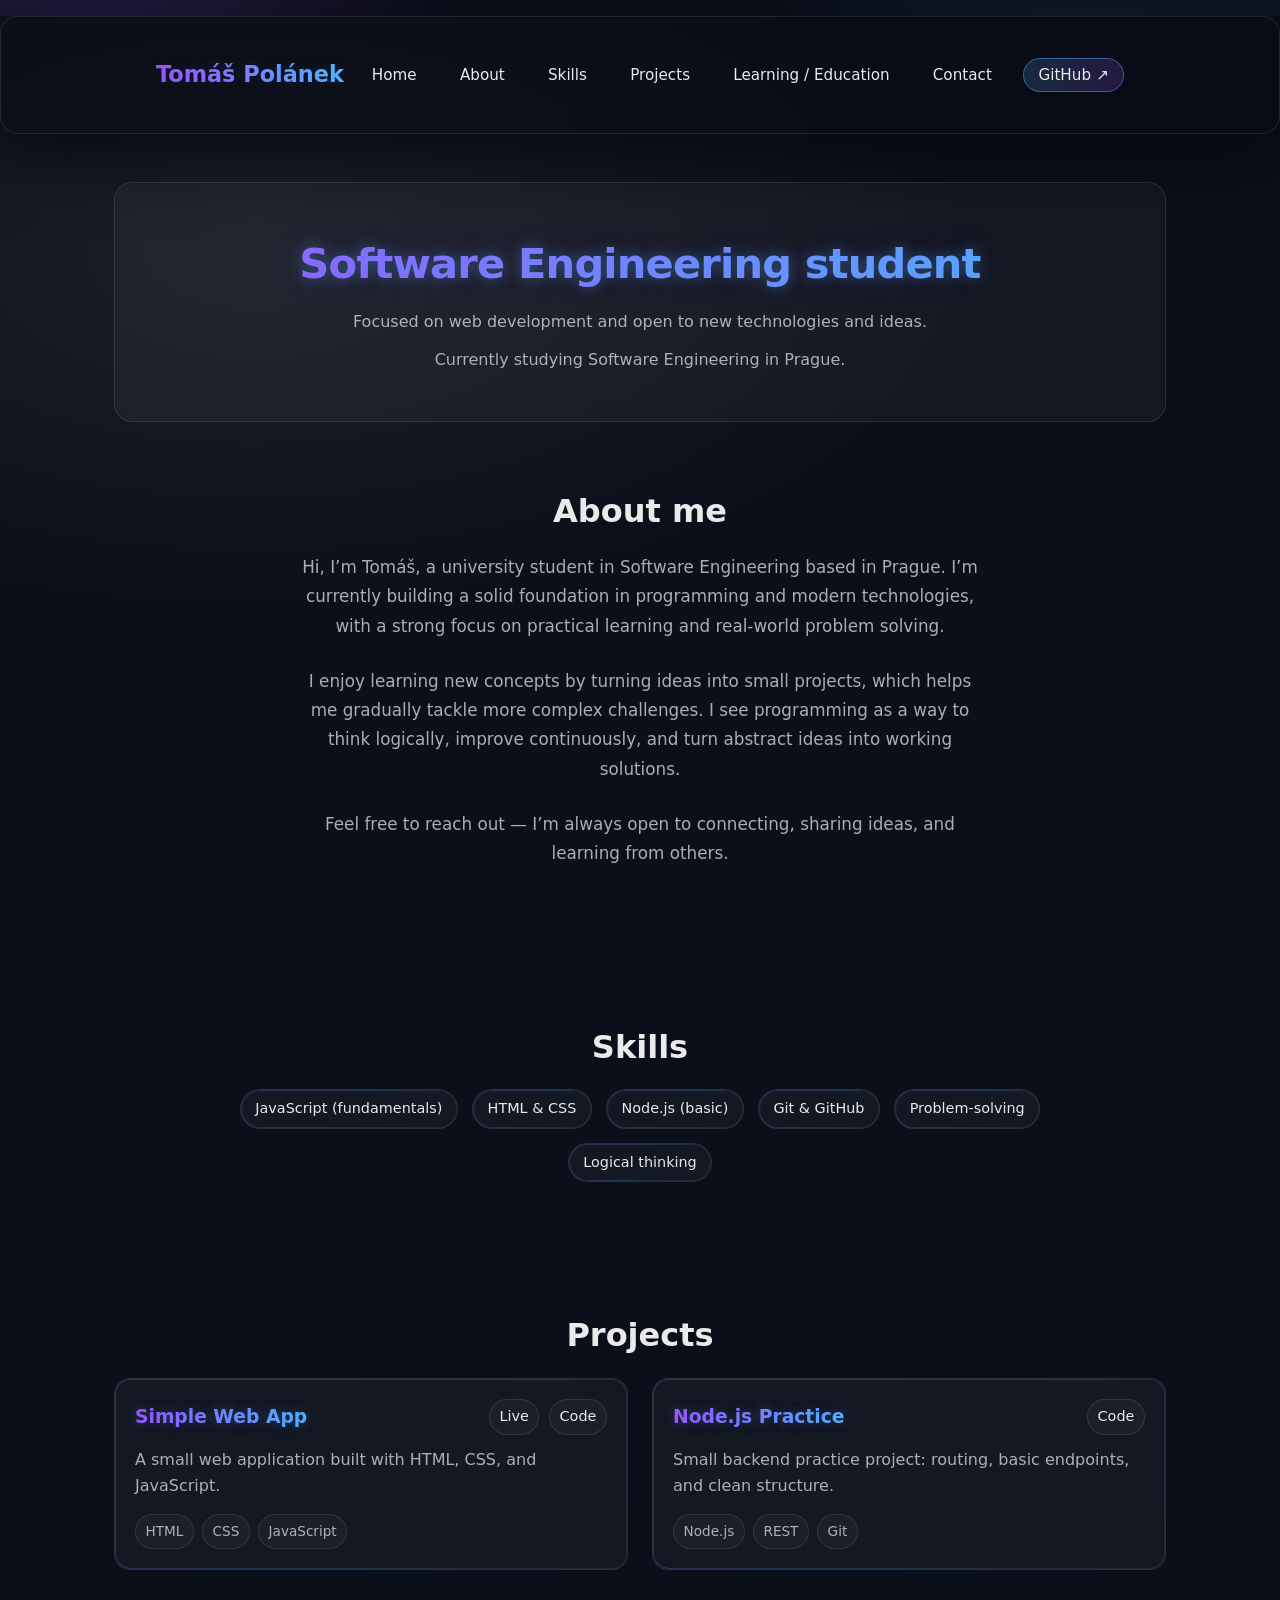
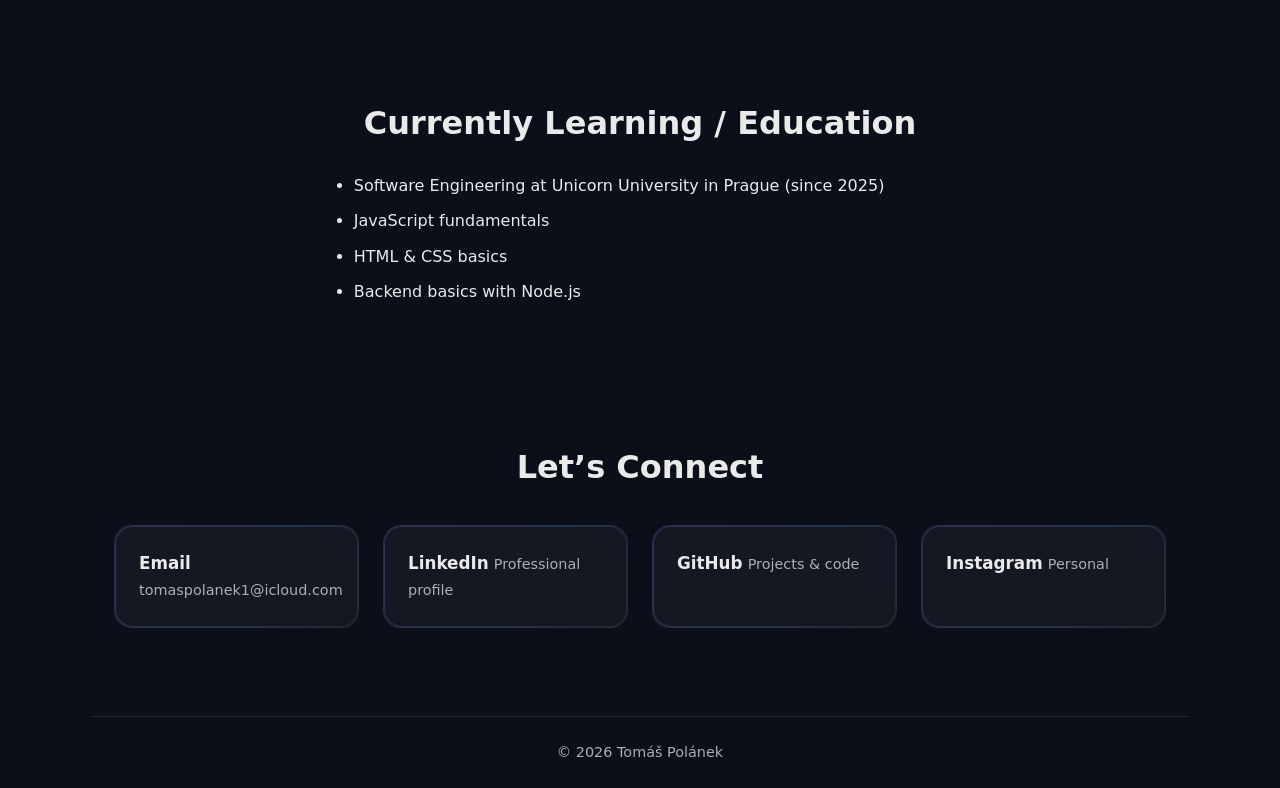
==== index.html @ f498f89a "Rename Index.html to index.html" ====
<!DOCTYPE html>
<html lang="en">
<head>
  <meta charset="UTF-8">
  <meta name="viewport" content="width=device-width, initial-scale=1.0">
  <title>Tomáš Polánek | CV</title>
  <link rel="stylesheet" href="style.css">
</head>

<body>
  <div id="top"></div>

  <header>
    <div class="container header-inner">
      <h1>Tomáš Polánek</h1>

      <nav>
        <ul>
          <li><a href="#top">Home</a></li>
          <li><a href="#about">About</a></li>
          <li><a href="#skills">Skills</a></li>
          <li><a href="#projects">Projects</a></li>
          <li><a href="#learning-education">Learning / Education</a></li>
          <li><a href="#contact">Contact</a></li>
          <li>
          <a href="https://github.com/Tomas-Polanek"
            target="_blank"
            rel="noopener"
            class="github-btn">
            GitHub ↗
          </a>
          </li>
        </ul>
      </nav>
    </div>
  </header>

  <main class="container">

    <section id="hero">
      <h2>Software Engineering student</h2>
      <p>Focused on web development and open to new technologies and ideas.</p>
      <p>Currently studying Software Engineering in Prague.</p>
    </section>

   <section id="about">
  <h2>About me</h2>

  <p>
    Hi, I’m Tomáš, a university student in Software Engineering based in Prague.
    I’m currently building a solid foundation in programming and modern technologies,
    with a strong focus on practical learning and real-world problem solving.
  </p>

  <p>
    I enjoy learning new concepts by turning ideas into small projects, which helps me
    gradually tackle more complex challenges. I see programming as a way to think logically,
    improve continuously, and turn abstract ideas into working solutions.
  </p>

  <p>
    Feel free to reach out — I’m always open to connecting, sharing ideas, and learning from others.
  </p>
</section>

    <section id="skills">
      <h2>Skills</h2>
       <ul>
         <li>JavaScript (fundamentals)</li>
         <li>HTML & CSS</li>
         <li>Node.js (basic)</li>
         <li>Git & GitHub</li>
         <li>Problem-solving</li>
         <li>Logical thinking</li>
         </ul>
    </section>

    <section id="projects">
      <h2>Projects</h2>

      <div class="projects-grid">
        <article class="project-card">
          <div class="project-head">
            <h3>Simple Web App</h3>
            <div class="project-links">
              <a href="#" target="_blank" rel="noopener">Live</a>
              <a href="#" target="_blank" rel="noopener">Code</a>
            </div>
          </div>

          <p>A small web application built with HTML, CSS, and JavaScript.</p>

          <ul class="project-tags">
            <li>HTML</li>
            <li>CSS</li>
            <li>JavaScript</li>
          </ul>
        </article>

        <article class="project-card">
          <div class="project-head">
            <h3>Node.js Practice</h3>
            <div class="project-links">
              <a href="#" target="_blank" rel="noopener">Code</a>
            </div>
          </div>

          <p>Small backend practice project: routing, basic endpoints, and clean structure.</p>

          <ul class="project-tags">
            <li>Node.js</li>
            <li>REST</li>
            <li>Git</li>
          </ul>
        </article>
      </div>
    </section>

    <section id="learning-education">
    <article>

      <h2>Currently Learning / Education</h2>
      <ul>
        <li>Software Engineering at Unicorn University in Prague (since 2025)</li>
        <li>JavaScript fundamentals</li>
        <li>HTML & CSS basics</li>
        <li>Backend basics with Node.js</li>
      </ul>
    </article>
    </section>

    <section id="contact">
  <h2>Let’s Connect</h2>

  <div class="contact-grid">
    <a class="contact-card" href="mailto:tomaspolanek1@icloud.com">
      <span class="contact-title">Email</span>
      <span class="contact-sub">tomaspolanek1@icloud.com</span>
    </a>

    <a class="contact-card" href="https://www.linkedin.com/in/tom%C3%A1%C5%A1-pol%C3%A1nek-48a587348/" target="_blank" rel="noopener">
      <span class="contact-title">LinkedIn</span>
      <span class="contact-sub">Professional profile</span>
    </a>

    <a class="contact-card" href="https://github.com/Tomas-Polanek/" target="_blank" rel="noopener">
      <span class="contact-title">GitHub</span>
      <span class="contact-sub">Projects & code</span>
    </a>

    <a class="contact-card" href="https://www.instagram.com/tomas_polanek/" target="_blank" rel="noopener">
      <span class="contact-title">Instagram</span>
      <span class="contact-sub">Personal</span>
    </a>
  </div>
</section>
  </main>

  <footer class="container">
    <p>© 2026 Tomáš Polánek</p>
  </footer>
  
<script src="script.js"></script>
</body>
</html>
---- style.css ----
/* =========================
   RESET & BASE
========================= */
* 
/* =========================
   RESET & BASE
========================= */
* {
  margin: 0;
  padding: 0;
  box-sizing: border-box;
}

/* zabrání bílé při overscrollu */
html, body {
  width: 100%;
  min-height: 100%;
  background-color: #0b0f1a;
}

/* smooth scroll */
html {
  scroll-behavior: smooth;
}

/* hlavní pozadí */
body {
  min-height: 100vh;
  overflow-x: hidden;
  background: radial-gradient(
    1200px 600px at 20% 10%,
    #1b1f2a 0%,
    #0b0f1a 60%
  );
}

/* =========================
   THEME
========================= */
:root{
  --text: #eaeaea;
  --muted: rgba(234,234,234,0.72);
  --card: rgba(255,255,255,0.04);
  --border: rgba(255,255,255,0.10);
  --shadow: 0 22px 70px rgba(0,0,0,0.55);
  --accent: linear-gradient(90deg, #a050ff, #50b4ff);
  --accent-a: rgba(160,80,255,0.55);
  --accent-b: rgba(80,180,255,0.35);
}

body {
  font-family: system-ui, -apple-system, BlinkMacSystemFont, "Segoe UI", sans-serif;
  line-height: 1.6;
  color: var(--text);
  background: radial-gradient(1200px 600px at 20% 10%, #1b1f2a 0%, #0b0f1a 60%);
}

/* =========================
   STARFIELD / GALAXY BACKGROUND
========================= */
body{
  position: relative;
  overflow-x: hidden;
}

/* stars layer */
body::before{
  content:"";
  position: fixed;
  inset: 0;
  pointer-events: none;
  z-index: -2;

  background:
    radial-gradient(1px 1px at 10% 20%, rgba(255,255,255,0.9) 99%, transparent 100%),
    radial-gradient(1px 1px at 30% 80%, rgba(255,255,255,0.7) 99%, transparent 100%),
    radial-gradient(1px 1px at 70% 30%, rgba(255,255,255,0.8) 99%, transparent 100%),
    radial-gradient(1px 1px at 90% 60%, rgba(255,255,255,0.6) 99%, transparent 100%),
    radial-gradient(2px 2px at 40% 40%, rgba(255,255,255,0.55) 99%, transparent 100%),
    radial-gradient(2px 2px at 80% 10%, rgba(255,255,255,0.45) 99%, transparent 100%);

  background-size:
    700px 700px,
    900px 900px,
    800px 800px,
    1100px 1100px,
    1200px 1200px,
    1400px 1400px;

  opacity: 0.45;
}

/* galaxy / nebula glow */
body::after{
  content:"";
  position: fixed;
  inset: -20%;
  pointer-events: none;
  z-index: -1;

  background:
    radial-gradient(600px 320px at 20% 15%, rgba(160,80,255,0.18), transparent 60%),
    radial-gradient(700px 380px at 75% 25%, rgba(80,180,255,0.16), transparent 60%),
    radial-gradient(900px 520px at 55% 80%, rgba(255,255,255,0.05), transparent 65%);

  filter: blur(18px);
  opacity: 0.9;
}

/* =========================
   CONTAINER
========================= */
.container{
  max-width: 1100px;
  margin: 0 auto;
  padding: 1.5rem;
}
/* =========================
   LAYOUT
========================= */

main {
  padding-top: 3rem;
}
section > h2 {
  text-align: center;
}

/* =========================
   HEADER & NAV
========================= */
header{
  position: sticky;
  top: 0;
  z-index: 10;

  display: flex;
  justify-content: space-between;
  align-items: center;

  background: rgba(10,12,20,0.55);
  border: 1px solid var(--border);
  border-radius: 18px;
  backdrop-filter: blur(10px);
  box-shadow: var(--shadow);

  padding: 1rem 1.25rem;
  margin-top: 1rem;
}

header h1{
  font-size: 1.4rem;
  font-weight: 600;
  background: var(--accent);
  -webkit-background-clip: text;
  background-clip: text;
  color: transparent;
  text-shadow: 0 0 18px rgba(80,180,255,0.12);
}
.header-inner{
  display: flex;
  justify-content: space-between;
  align-items: center;
  gap: 1rem;
}

nav ul{
  list-style: none;
  display: flex;
  gap: 1.2rem;
}

nav a,
nav a:visited{
  text-decoration: none;
  color: var(--text);
  font-size: 0.95rem;
  font-weight: 500;
  padding: 0.45rem 0.75rem;
  border-radius: 999px;
}

nav a:hover{
  background: rgba(255,255,255,0.08);
}

nav a:focus{
  outline: 2px solid rgba(255,255,255,0.6);
  outline-offset: 4px;
}
nav a {
  position: relative;
}

nav a::after {
  content: "";
  position: absolute;
  left: 50%;
  bottom: -6px;
  width: 0;
  height: 2px;
  background: var(--accent);
  border-radius: 999px;
  transition: width 0.25s ease, left 0.25s ease;
}

nav a:hover::after {
  width: 70%;
  left: 15%;
}
.github-btn{
  border: 1px solid rgba(80,180,255,0.45);
  padding: 0.45rem 0.9rem;
  border-radius: 999px;

  background: linear-gradient(
    90deg,
    rgba(80,180,255,0.18),
    rgba(160,80,255,0.18)
  );

  color: var(--text);
  position: relative;
  overflow: hidden;

  transition:
    background 0.2s ease,
    box-shadow 0.2s ease,
    transform 0.15s ease;
}

.github-btn:hover{
  background: linear-gradient(
    90deg,
    rgba(80,180,255,0.35),
    rgba(160,80,255,0.35)
  );

  box-shadow: 0 0 22px rgba(80,180,255,0.35);
  transform: translateY(-1px);
}

.github-btn::after{
  content: "";
  position: absolute;
  inset: 0;
  border-radius: 999px;
  background: radial-gradient(120px 40px at 30% 50%, var(--accent-a), transparent 70%),
              radial-gradient(120px 40px at 70% 50%, var(--accent-b), transparent 70%);
  opacity: 0.0;
  transition: opacity 0.2s ease;
  pointer-events: none;
}

.github-btn:hover::after{
  opacity: 1;
}

/* =========================
   SECTIONS
========================= */
section{
  scroll-margin-top: 110px;
  padding: 4rem 0;
  background: transparent;
  opacity: 1;
  transform: none;
}

section h2{
  margin-bottom: 1rem;
}

#about p{
  max-width: 70ch;
  color: var(--muted);
}
section h2{
  font-size: 2rem;      /* stejná velikost jako Let's Connect */
  font-weight: 700;
  text-align: center;
}
#about{
  text-align: center;
}

#about p{
  max-width: 65ch;
  margin: 0 auto 1.6rem auto; /* mezery mezi odstavci */
  font-size: 1.05rem;        /* lehce větší text */
  line-height: 1.75;         /* VELMI důležité */
  color: var(--muted);
}
/* =========================
   HERO
========================= */
#hero{
  padding: 3rem 2rem;
  margin-top: 1.5rem;

  background: var(--card);
  border: 1px solid var(--border);
  border-radius: 18px;
  backdrop-filter: blur(10px);

  text-align: center;
}

#hero h2{
  font-size: 2.6rem;
  font-weight: 700;
  letter-spacing: -0.02em;
  margin-bottom: 0.75rem;

  /* stejný gradient jako jméno */
  background: var(--accent);
  -webkit-background-clip: text;
  background-clip: text;
  color: transparent;

  /* jemný glow */
  text-shadow:
    0 0 14px rgba(80,180,255,0.35),
    0 0 32px rgba(160,80,255,0.18);
}

#hero p{
  max-width: 60ch;
  margin: 0.75rem auto 0;
  color: var(--muted);
}

/* =========================
   SKILLS
========================= */
#skills{
  text-align: center;
}

#skills ul{
  list-style: none;
  display: flex;
  flex-wrap: wrap;
  justify-content: center;   
  gap: 0.9rem;
  max-width: 900px;          
  margin: 0 auto;            
}
#skills li{
  position: relative;
  overflow: hidden;

  border-radius: 999px;
  padding: 0.45rem 0.9rem;

  background: var(--card);
  border: 1px solid var(--border);
  backdrop-filter: blur(10px);

  color: var(--text);
  font-size: 0.9rem;

  transition: transform 0.15s ease;
}
#skills li::before{
  content: "";
  position: absolute;
  inset: 0;
  padding: 1px;
  border-radius: 999px;

  background: linear-gradient(
    135deg,
    var(--accent-a),
    var(--accent-b),
    rgba(255,255,255,0.10)
  );

  -webkit-mask: linear-gradient(#000 0 0) content-box,
                linear-gradient(#000 0 0);
  mask: linear-gradient(#000 0 0) content-box,
        linear-gradient(#000 0 0);

  -webkit-mask-composite: xor;
  mask-composite: exclude;

  opacity: 0.55;
  pointer-events: none;
}

#skills li:hover{
  transform: translateY(-1px);
}

/* =========================
   PROJECTS
========================= */
#projects .projects-grid{
  display: grid;
  grid-template-columns: repeat(auto-fit, minmax(260px, 1fr));
  gap: 1.5rem;
}

.project-card{
  position: relative;
  overflow: hidden;

  border: 1px solid var(--border);
  padding: 1.25rem;
  border-radius: 16px;
  background: var(--card);
  backdrop-filter: blur(10px);

  transition: transform 0.15s ease, box-shadow 0.15s ease;
}

/* subtle gradient border glow */
.project-card::before{
  content: "";
  position: absolute;
  inset: 0;
  padding: 1px;
  border-radius: 16px;
  background: linear-gradient(135deg, var(--accent-a), var(--accent-b), rgba(255,255,255,0.10));
 -webkit-mask: linear-gradient(#000 0 0) content-box, linear-gradient(#000 0 0);
  mask: linear-gradient(#000 0 0) content-box, linear-gradient(#000 0 0);
 -webkit-mask-composite: xor;
  mask-composite: exclude;
  opacity: 0.6;
  pointer-events: none;
}

/* keep the glow visible all the time; slightly stronger on hover */
.project-card:hover::before{
  opacity: 0.8;
}

.project-card:hover{
  transform: translateY(-2px);
  box-shadow: var(--shadow);
}

.project-head{
  display: flex;
  align-items: center;
  justify-content: space-between;
  gap: 1rem;
  margin-bottom: 0.75rem;
}

.project-card h3{
  font-weight: 700;
  margin: 0;

  /* accent color like header name */
  background: var(--accent);
  -webkit-background-clip: text;
  background-clip: text;
  color: transparent;

  text-shadow:
    0 0 12px rgba(80,180,255,0.28),
    0 0 26px rgba(160,80,255,0.14);
}

.project-card p{
  color: var(--muted);
  margin-top: 0.25rem;
}

.project-links{
  display: flex;
  gap: 0.6rem;
}

.project-links a,
.project-links a:visited{
  text-decoration: none;
  color: var(--text);
  font-size: 0.9rem;
  padding: 0.35rem 0.6rem;
  border-radius: 999px;
  border: 1px solid var(--border);
  background: rgba(255,255,255,0.03);
}

.project-links a:hover{
  background: rgba(255,255,255,0.08);
}

.project-tags{
  list-style: none;
  display: flex;
  flex-wrap: wrap;
  gap: 0.5rem;
  margin-top: 1rem;
  padding: 0;
}

.project-tags li{
  border: 1px solid var(--border);
  padding: 0.35rem 0.6rem;
  border-radius: 999px;
  background: rgba(255,255,255,0.03);
  color: var(--muted);
  font-size: 0.85rem;
}

/* =========================
   CONTACT
========================= */
#contact h2{
  font-size: 2rem;
  margin-bottom: 2rem;
}

.contact-grid{
  display: grid;
  grid-template-columns: repeat(auto-fit, minmax(240px, 1fr));
  gap: 1.5rem;
}

.contact-card{
  position: relative;
  overflow: hidden;
  padding: 1.5rem;
  border-radius: 18px;

  text-decoration: none;
  color: var(--text);

  background: var(--card);
  border: 1px solid var(--border);
  backdrop-filter: blur(10px);

  transition: transform 0.2s ease, box-shadow 0.2s ease, background 0.2s ease;
}

/* subtle gradient border glow (always on) */
.contact-card::before{
  content: "";
  position: absolute;
  inset: 0;
  padding: 1px;
  border-radius: 18px;
  background: linear-gradient(135deg, var(--accent-a), var(--accent-b), rgba(255,255,255,0.10));
  -webkit-mask: linear-gradient(#000 0 0) content-box, linear-gradient(#000 0 0);
  mask: linear-gradient(#000 0 0) content-box, linear-gradient(#000 0 0);
  -webkit-mask-composite: xor;
  mask-composite: exclude;
  opacity: 0.6;
  pointer-events: none;
}

.contact-card:hover::before{
  opacity: 0.8;
}

.contact-title{
  font-size: 1.05rem;
  font-weight: 600;
}

.contact-sub{
  font-size: 0.9rem;
  color: var(--muted);
}

.contact-card:hover{
  transform: translateY(-4px);
  background: rgba(255,255,255,0.07);
  box-shadow: var(--shadow);
}
/* Learning / Education – title center, list left */
#learning-education h2{
  text-align: center;
}

#learning-education ul{
  max-width: 60ch;     /* šířka textového bloku */
  margin: 1.5rem auto 0; /* vystředí celý blok */
  padding-left: 1.2rem;  /* prostor pro odrážky */
  text-align: left;      /* text normálně zleva */
}

#learning-education li{
  margin: 0.6rem 0;
  color: var(--text);
}

/* =========================
   FOOTER
========================= */
footer{
  border-top: 1px solid rgba(255,255,255,0.10);
  margin-top: 4rem;
  padding: 2rem 0;
  font-size: 0.9rem;
  color: var(--muted);
  text-align: center;
}

/* =========================
   RESPONSIVE
========================= */
@media (max-width: 768px){
  header{
    flex-direction: column;
    align-items: flex-start;
    gap: 1rem;
  }

  nav ul{
    flex-wrap: wrap;
    gap: 0.75rem;
  }

  section{
    padding: 3rem 0;
  }

  #hero h2{
    font-size: 2rem;
  }
  .container {
    padding: 1rem;
  }
  #hero {
    padding: 2rem 1rem;
  }
  #skills ul,
  .projects-grid,
  .contact-grid {
    gap: 1rem;
  }
}
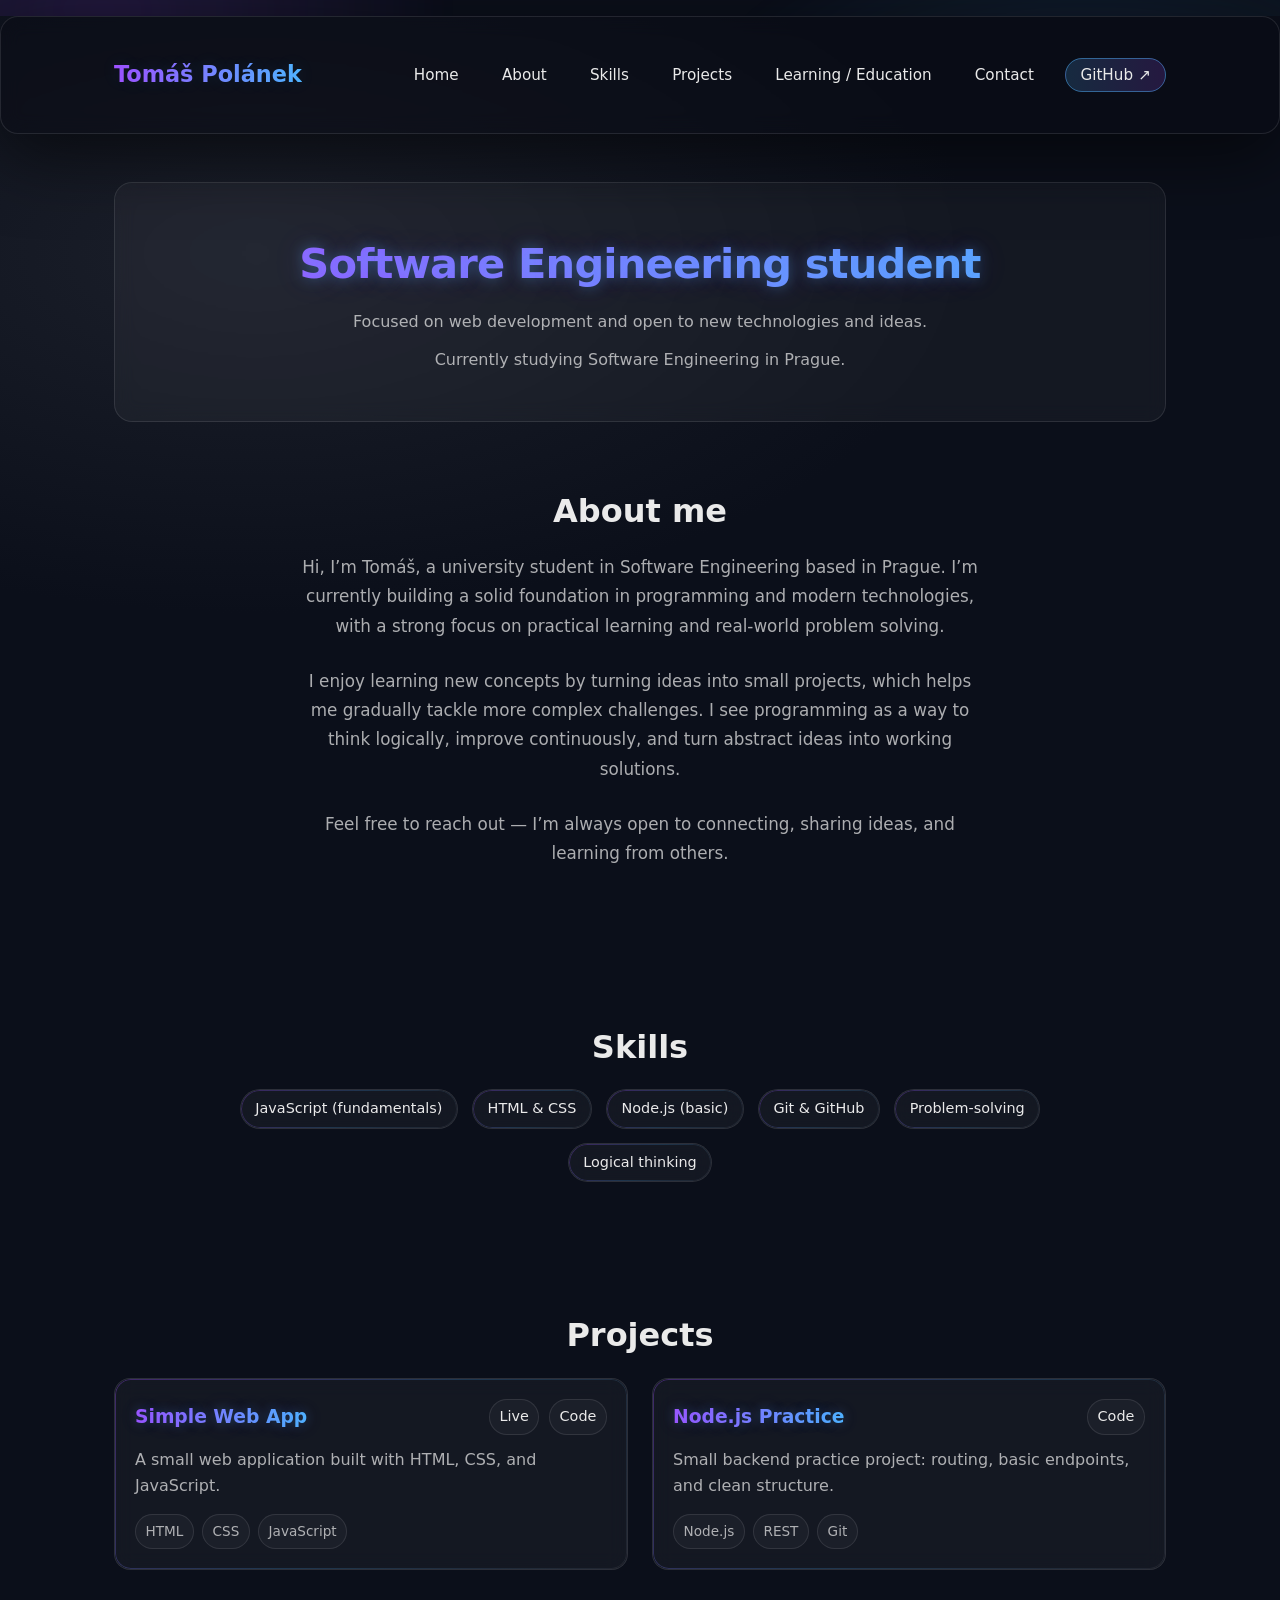
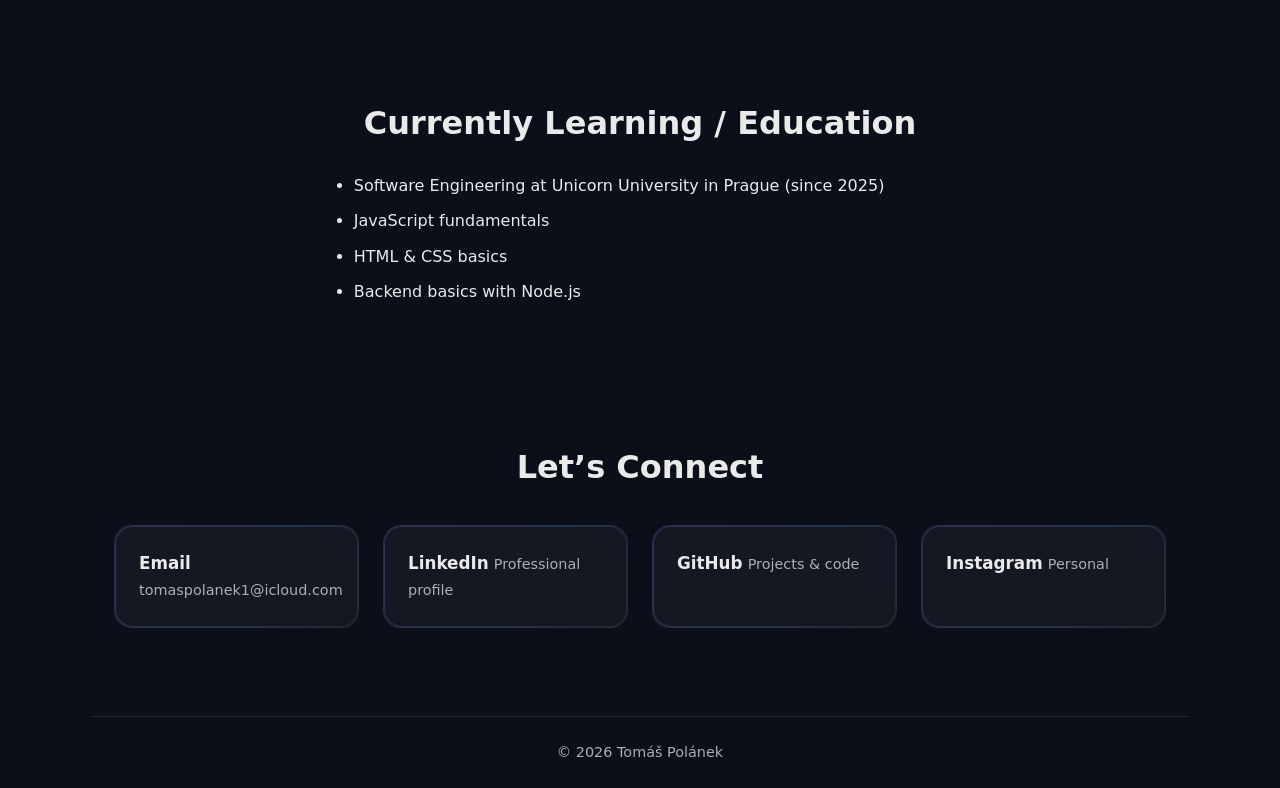
==== commit c9493f83: "Improve mobile menu behavior Enhance accessibility of navigation toggle button" ====
--- a/index.html
+++ b/index.html
@@ -13,8 +13,10 @@
   <header>
     <div class="container header-inner">
       <h1>Tomáš Polánek</h1>
+      <button id="nav-toggle" class="nav-toggle" aria-label="Toggle navigation" aria-expanded="false">☰</button>
 
-      <nav>
+
+      <nav id="site-nav" class="nav">
         <ul>
           <li><a href="#top">Home</a></li>
           <li><a href="#about">About</a></li>
--- a/style.css
+++ b/style.css
@@ -1,7 +1,3 @@
-/* =========================
-   RESET & BASE
-========================= */
-* 
 /* =========================
    RESET & BASE
 ========================= */
@@ -21,17 +17,6 @@
 /* smooth scroll */
 html {
   scroll-behavior: smooth;
-}
-
-/* hlavní pozadí */
-body {
-  min-height: 100vh;
-  overflow-x: hidden;
-  background: radial-gradient(
-    1200px 600px at 20% 10%,
-    #1b1f2a 0%,
-    #0b0f1a 60%
-  );
 }
 
 /* =========================
@@ -52,18 +37,22 @@
   font-family: system-ui, -apple-system, BlinkMacSystemFont, "Segoe UI", sans-serif;
   line-height: 1.6;
   color: var(--text);
-  background: radial-gradient(1200px 600px at 20% 10%, #1b1f2a 0%, #0b0f1a 60%);
+
+  min-height: 100vh;
+  overflow-x: hidden;
+
+  background: radial-gradient(
+    1200px 600px at 20% 10%,
+    #1b1f2a 0%,
+    #0b0f1a 60%
+  );
+
+  position: relative; /* pro pseudo-elementy */
 }
 
 /* =========================
    STARFIELD / GALAXY BACKGROUND
 ========================= */
-body{
-  position: relative;
-  overflow-x: hidden;
-}
-
-/* stars layer */
 body::before{
   content:"";
   position: fixed;
@@ -90,7 +79,6 @@
   opacity: 0.45;
 }
 
-/* galaxy / nebula glow */
 body::after{
   content:"";
   position: fixed;
@@ -115,37 +103,35 @@
   margin: 0 auto;
   padding: 1.5rem;
 }
+
 /* =========================
    LAYOUT
 ========================= */
-
-main {
-  padding-top: 3rem;
-}
-section > h2 {
-  text-align: center;
-}
-
-/* =========================
-   HEADER & NAV
+main { padding-top: 3rem; }
+
+/* =========================
+   HEADER & NAV (DESKTOP DEFAULT)
 ========================= */
 header{
   position: sticky;
   top: 0;
   z-index: 10;
 
+  background: rgba(10,12,20,0.55);
+  border: 1px solid var(--border);
+  border-radius: 18px;
+  backdrop-filter: blur(10px);
+  box-shadow: var(--shadow);
+
+  padding: 1rem 1.25rem;
+  margin-top: 1rem;
+}
+
+.header-inner{
   display: flex;
   justify-content: space-between;
   align-items: center;
-
-  background: rgba(10,12,20,0.55);
-  border: 1px solid var(--border);
-  border-radius: 18px;
-  backdrop-filter: blur(10px);
-  box-shadow: var(--shadow);
-
-  padding: 1rem 1.25rem;
-  margin-top: 1rem;
+  gap: 1rem;
 }
 
 header h1{
@@ -157,17 +143,27 @@
   color: transparent;
   text-shadow: 0 0 18px rgba(80,180,255,0.12);
 }
-.header-inner{
-  display: flex;
-  justify-content: space-between;
+
+.nav-toggle{
+  display: none; /* desktop hidden */
   align-items: center;
-  gap: 1rem;
-}
+  justify-content: center;
+  width: 42px;
+  height: 42px;
+  border-radius: 12px;
+  border: 1px solid var(--border);
+  background: rgba(255,255,255,0.03);
+  color: var(--text);
+  cursor: pointer;
+}
+
+.nav { display: block; }
 
 nav ul{
   list-style: none;
   display: flex;
   gap: 1.2rem;
+  align-items: center;
 }
 
 nav a,
@@ -178,18 +174,14 @@
   font-weight: 500;
   padding: 0.45rem 0.75rem;
   border-radius: 999px;
-}
-
-nav a:hover{
-  background: rgba(255,255,255,0.08);
-}
+  position: relative;
+}
+
+nav a:hover{ background: rgba(255,255,255,0.08); }
 
 nav a:focus{
   outline: 2px solid rgba(255,255,255,0.6);
   outline-offset: 4px;
-}
-nav a {
-  position: relative;
 }
 
 nav a::after {
@@ -208,34 +200,22 @@
   width: 70%;
   left: 15%;
 }
+
 .github-btn{
   border: 1px solid rgba(80,180,255,0.45);
   padding: 0.45rem 0.9rem;
   border-radius: 999px;
 
-  background: linear-gradient(
-    90deg,
-    rgba(80,180,255,0.18),
-    rgba(160,80,255,0.18)
-  );
-
+  background: linear-gradient(90deg, rgba(80,180,255,0.18), rgba(160,80,255,0.18));
   color: var(--text);
   position: relative;
   overflow: hidden;
 
-  transition:
-    background 0.2s ease,
-    box-shadow 0.2s ease,
-    transform 0.15s ease;
+  transition: background 0.2s ease, box-shadow 0.2s ease, transform 0.15s ease;
 }
 
 .github-btn:hover{
-  background: linear-gradient(
-    90deg,
-    rgba(80,180,255,0.35),
-    rgba(160,80,255,0.35)
-  );
-
+  background: linear-gradient(90deg, rgba(80,180,255,0.35), rgba(160,80,255,0.35));
   box-shadow: 0 0 22px rgba(80,180,255,0.35);
   transform: translateY(-1px);
 }
@@ -245,16 +225,15 @@
   position: absolute;
   inset: 0;
   border-radius: 999px;
-  background: radial-gradient(120px 40px at 30% 50%, var(--accent-a), transparent 70%),
-              radial-gradient(120px 40px at 70% 50%, var(--accent-b), transparent 70%);
-  opacity: 0.0;
+  background:
+    radial-gradient(120px 40px at 30% 50%, var(--accent-a), transparent 70%),
+    radial-gradient(120px 40px at 70% 50%, var(--accent-b), transparent 70%);
+  opacity: 0;
   transition: opacity 0.2s ease;
   pointer-events: none;
 }
 
-.github-btn:hover::after{
-  opacity: 1;
-}
+.github-btn:hover::after{ opacity: 1; }
 
 /* =========================
    SECTIONS
@@ -263,34 +242,15 @@
   scroll-margin-top: 110px;
   padding: 4rem 0;
   background: transparent;
-  opacity: 1;
-  transform: none;
 }
 
 section h2{
-  margin-bottom: 1rem;
-}
-
-#about p{
-  max-width: 70ch;
-  color: var(--muted);
-}
-section h2{
-  font-size: 2rem;      /* stejná velikost jako Let's Connect */
+  font-size: 2rem;
   font-weight: 700;
   text-align: center;
-}
-#about{
-  text-align: center;
-}
-
-#about p{
-  max-width: 65ch;
-  margin: 0 auto 1.6rem auto; /* mezery mezi odstavci */
-  font-size: 1.05rem;        /* lehce větší text */
-  line-height: 1.75;         /* VELMI důležité */
-  color: var(--muted);
-}
+  margin-bottom: 1rem;
+}
+
 /* =========================
    HERO
 ========================= */
@@ -312,13 +272,11 @@
   letter-spacing: -0.02em;
   margin-bottom: 0.75rem;
 
-  /* stejný gradient jako jméno */
   background: var(--accent);
   -webkit-background-clip: text;
   background-clip: text;
   color: transparent;
 
-  /* jemný glow */
   text-shadow:
     0 0 14px rgba(80,180,255,0.35),
     0 0 32px rgba(160,80,255,0.18);
@@ -331,21 +289,34 @@
 }
 
 /* =========================
+   ABOUT
+========================= */
+#about{ text-align: center; }
+
+#about p{
+  max-width: 65ch;
+  margin: 0 auto 1.6rem auto;
+  font-size: 1.05rem;
+  line-height: 1.75;
+  color: var(--muted);
+}
+
+/* =========================
    SKILLS
 ========================= */
-#skills{
-  text-align: center;
-}
+#skills{ text-align: center; }
 
 #skills ul{
   list-style: none;
   display: flex;
   flex-wrap: wrap;
-  justify-content: center;   
+  justify-content: center;
   gap: 0.9rem;
-  max-width: 900px;          
-  margin: 0 auto;            
-}
+  max-width: 900px;
+  margin: 0 auto;
+  padding: 0;
+}
+
 #skills li{
   position: relative;
   overflow: hidden;
@@ -362,6 +333,7 @@
 
   transition: transform 0.15s ease;
 }
+
 #skills li::before{
   content: "";
   position: absolute;
@@ -369,17 +341,10 @@
   padding: 1px;
   border-radius: 999px;
 
-  background: linear-gradient(
-    135deg,
-    var(--accent-a),
-    var(--accent-b),
-    rgba(255,255,255,0.10)
-  );
-
-  -webkit-mask: linear-gradient(#000 0 0) content-box,
-                linear-gradient(#000 0 0);
-  mask: linear-gradient(#000 0 0) content-box,
-        linear-gradient(#000 0 0);
+  background: linear-gradient(135deg, var(--accent-a), var(--accent-b), rgba(255,255,255,0.10));
+
+  -webkit-mask: linear-gradient(#000 0 0) content-box, linear-gradient(#000 0 0);
+  mask: linear-gradient(#000 0 0) content-box, linear-gradient(#000 0 0);
 
   -webkit-mask-composite: xor;
   mask-composite: exclude;
@@ -388,9 +353,7 @@
   pointer-events: none;
 }
 
-#skills li:hover{
-  transform: translateY(-1px);
-}
+#skills li:hover{ transform: translateY(-1px); }
 
 /* =========================
    PROJECTS
@@ -414,26 +377,26 @@
   transition: transform 0.15s ease, box-shadow 0.15s ease;
 }
 
-/* subtle gradient border glow */
 .project-card::before{
   content: "";
   position: absolute;
   inset: 0;
   padding: 1px;
   border-radius: 16px;
+
   background: linear-gradient(135deg, var(--accent-a), var(--accent-b), rgba(255,255,255,0.10));
- -webkit-mask: linear-gradient(#000 0 0) content-box, linear-gradient(#000 0 0);
+
+  -webkit-mask: linear-gradient(#000 0 0) content-box, linear-gradient(#000 0 0);
   mask: linear-gradient(#000 0 0) content-box, linear-gradient(#000 0 0);
- -webkit-mask-composite: xor;
+
+  -webkit-mask-composite: xor;
   mask-composite: exclude;
+
   opacity: 0.6;
   pointer-events: none;
 }
 
-/* keep the glow visible all the time; slightly stronger on hover */
-.project-card:hover::before{
-  opacity: 0.8;
-}
+.project-card:hover::before{ opacity: 0.8; }
 
 .project-card:hover{
   transform: translateY(-2px);
@@ -452,7 +415,6 @@
   font-weight: 700;
   margin: 0;
 
-  /* accent color like header name */
   background: var(--accent);
   -webkit-background-clip: text;
   background-clip: text;
@@ -484,9 +446,7 @@
   background: rgba(255,255,255,0.03);
 }
 
-.project-links a:hover{
-  background: rgba(255,255,255,0.08);
-}
+.project-links a:hover{ background: rgba(255,255,255,0.08); }
 
 .project-tags{
   list-style: none;
@@ -536,25 +496,26 @@
   transition: transform 0.2s ease, box-shadow 0.2s ease, background 0.2s ease;
 }
 
-/* subtle gradient border glow (always on) */
 .contact-card::before{
   content: "";
   position: absolute;
   inset: 0;
   padding: 1px;
   border-radius: 18px;
+
   background: linear-gradient(135deg, var(--accent-a), var(--accent-b), rgba(255,255,255,0.10));
+
   -webkit-mask: linear-gradient(#000 0 0) content-box, linear-gradient(#000 0 0);
   mask: linear-gradient(#000 0 0) content-box, linear-gradient(#000 0 0);
+
   -webkit-mask-composite: xor;
   mask-composite: exclude;
+
   opacity: 0.6;
   pointer-events: none;
 }
 
-.contact-card:hover::before{
-  opacity: 0.8;
-}
+.contact-card:hover::before{ opacity: 0.8; }
 
 .contact-title{
   font-size: 1.05rem;
@@ -571,16 +532,17 @@
   background: rgba(255,255,255,0.07);
   box-shadow: var(--shadow);
 }
-/* Learning / Education – title center, list left */
-#learning-education h2{
-  text-align: center;
-}
+
+/* =========================
+   LEARNING / EDUCATION
+========================= */
+#learning-education h2{ text-align: center; }
 
 #learning-education ul{
-  max-width: 60ch;     /* šířka textového bloku */
-  margin: 1.5rem auto 0; /* vystředí celý blok */
-  padding-left: 1.2rem;  /* prostor pro odrážky */
-  text-align: left;      /* text normálně zleva */
+  max-width: 60ch;
+  margin: 1.5rem auto 0;
+  padding-left: 1.2rem;
+  text-align: left;
 }
 
 #learning-education li{
@@ -601,38 +563,48 @@
 }
 
 /* =========================
-   RESPONSIVE
+   RESPONSIVE (MOBILE)
 ========================= */
 @media (max-width: 768px){
   header{
+    top: env(safe-area-inset-top);
+    z-index: 1000;
+  }
+
+  .header-inner{
+    flex-wrap: wrap;
+  }
+
+  .nav-toggle{
+    display: inline-flex;
+  }
+
+  .nav{
+    display: none;
+    width: 100%;
+    margin-top: 0.75rem;
+  }
+
+  header.nav-open .nav{
+    display: flex;
+  }
+
+  nav ul{
+    width: 100%;
     flex-direction: column;
     align-items: flex-start;
-    gap: 1rem;
-  }
-
-  nav ul{
-    flex-wrap: wrap;
     gap: 0.75rem;
   }
 
-  section{
-    padding: 3rem 0;
-  }
-
-  #hero h2{
-    font-size: 2rem;
-  }
-  .container {
-    padding: 1rem;
-  }
-  #hero {
-    padding: 2rem 1rem;
-  }
+  section{ padding: 3rem 0; }
+
+  .container{ padding: 1rem; }
+
+  #hero{ padding: 2rem 1rem; }
+
+  #hero h2{ font-size: 2rem; }
+
   #skills ul,
   .projects-grid,
-  .contact-grid {
-    gap: 1rem;
-  }
-}
-
-
+  .contact-grid{ gap: 1rem; }
+}
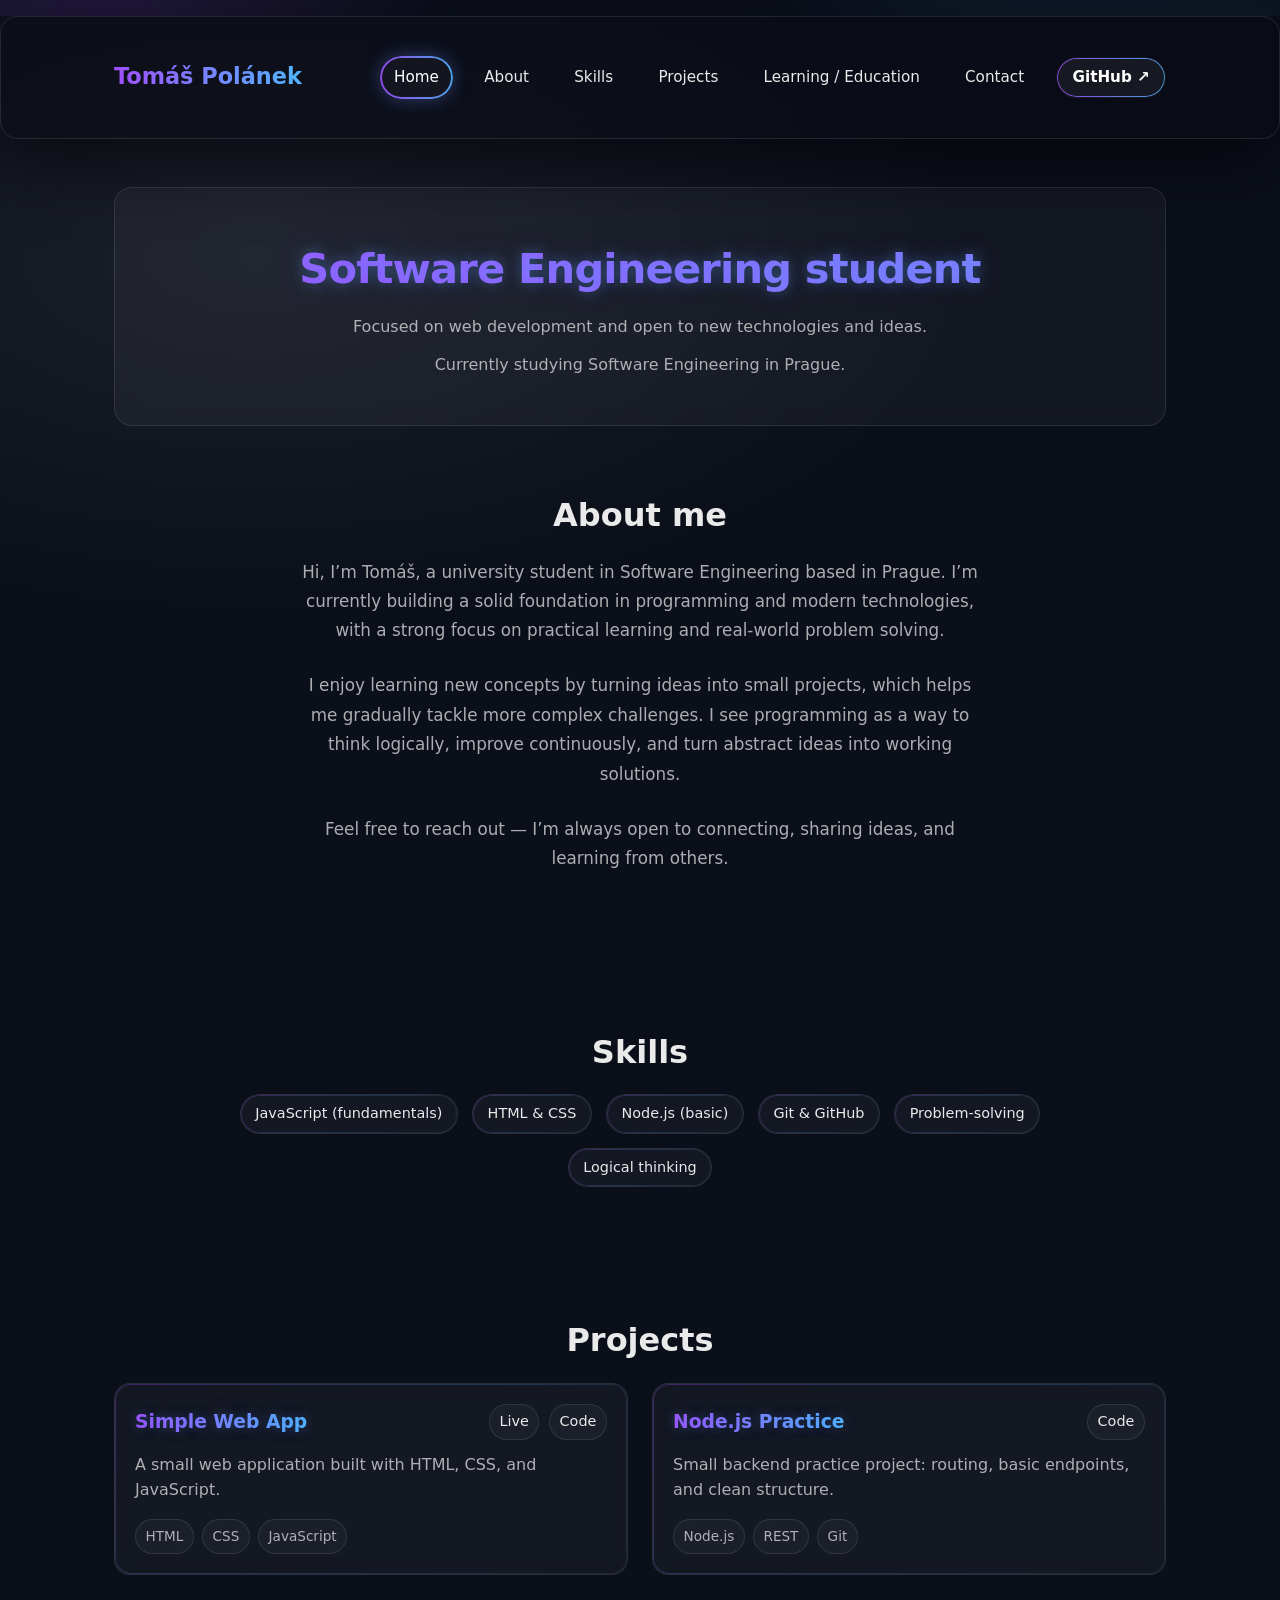
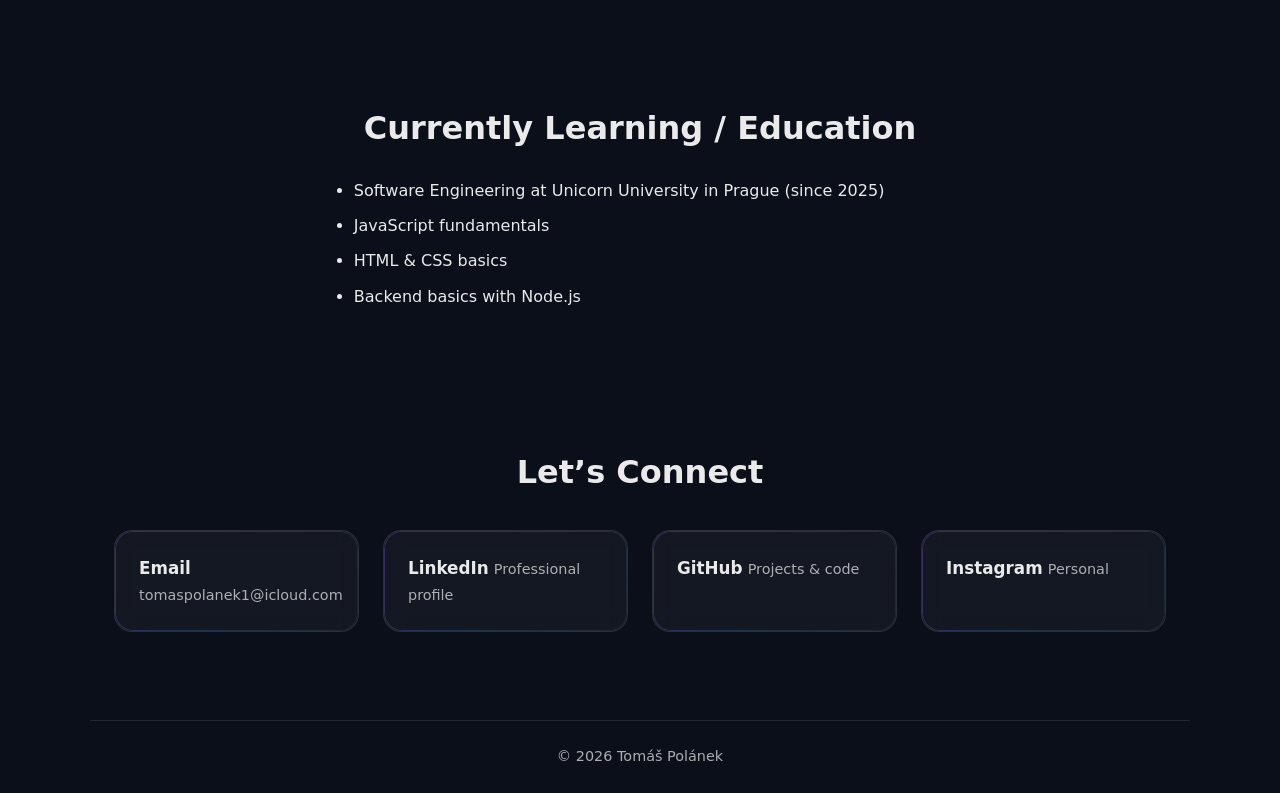
==== commit d73f2f8c: "Added Icon, and fixed Nav and header" ====
--- a/index.html
+++ b/index.html
@@ -1,10 +1,15 @@
 <!DOCTYPE html>
 <html lang="en">
 <head>
-  <meta charset="UTF-8">
-  <meta name="viewport" content="width=device-width, initial-scale=1.0">
-  <title>Tomáš Polánek | CV</title>
-  <link rel="stylesheet" href="style.css">
+   <meta charset="UTF-8">
+    <link rel="icon" href="./assets/favicon.svg" type="image/svg+xml">
+    <link rel="apple-touch-icon" href="./assets/apple-touch-icon.png">
+    <link rel="manifest" href="./site.webmanifest">
+    <meta name="theme-color" content="#0b0f1a">
+    <meta name="viewport" content="width=device-width, initial-scale=1.0">
+    <title>Tomáš Polánek | CV</title>
+    <link rel="stylesheet" href="style.css">
+  
 </head>
 
 <body>
@@ -48,7 +53,7 @@
    <section id="about">
   <h2>About me</h2>
 
-  <p>
+  <p >
     Hi, I’m Tomáš, a university student in Software Engineering based in Prague.
     I’m currently building a solid foundation in programming and modern technologies,
     with a strong focus on practical learning and real-world problem solving.
--- a/style.css
+++ b/style.css
@@ -18,7 +18,12 @@
 html {
   scroll-behavior: smooth;
 }
-
+/* =========================
+   If no animations preferred
+========================= */
+@media (prefers-reduced-motion: reduce){
+  *{ animation: none !important; transition: none !important; }
+}
 /* =========================
    THEME
 ========================= */
@@ -125,6 +130,14 @@
 
   padding: 1rem 1.25rem;
   margin-top: 1rem;
+
+
+  transition:
+    padding .22s ease,
+    background .22s ease,
+    border-color .22s ease,
+    box-shadow .22s ease,
+    transform .22s ease;
 }
 
 .header-inner{
@@ -141,100 +154,210 @@
   -webkit-background-clip: text;
   background-clip: text;
   color: transparent;
-  text-shadow: 0 0 18px rgba(80,180,255,0.12);
-}
-
-.nav-toggle{
-  display: none; /* desktop hidden */
-  align-items: center;
-  justify-content: center;
-  width: 42px;
-  height: 42px;
-  border-radius: 12px;
-  border: 1px solid var(--border);
-  background: rgba(255,255,255,0.03);
-  color: var(--text);
-  cursor: pointer;
-}
-
-.nav { display: block; }
+}
+
+header.is-scrolled{
+  background: rgba(10,12,20,0.72);
+  border-color: rgba(255,255,255,0.14);
+  box-shadow: 0 18px 60px rgba(0,0,0,0.55);
+  transform: translateY(-2px);
+  padding : 0.65rem 1.1rem;
+}
+
+header.is-scrolled .header-inner{
+  transform: translateY(-1px);
+  transition: transform .22s ease;
+}
+
+/* desktop: burger skrytý, menu viditelné */
+.nav-toggle{ display: none; }
+.nav{ display: block; }
 
 nav ul{
   list-style: none;
   display: flex;
+  flex-direction: row;
+  align-items: center;
   gap: 1.2rem;
-  align-items: center;
 }
 
 nav a,
 nav a:visited{
+  color: var(--text);
   text-decoration: none;
-  color: var(--text);
   font-size: 0.95rem;
   font-weight: 500;
   padding: 0.45rem 0.75rem;
   border-radius: 999px;
+
   position: relative;
-}
-
-nav a:hover{ background: rgba(255,255,255,0.08); }
+  display: inline-flex;
+  align-items: center;
+
+  background: transparent;
+  border: 1px solid transparent;
+
+  transition: background 0.2s ease, box-shadow 0.2s ease, transform 0.2s ease, opacity 0.2s ease;
+}
+
+/* =========================
+   NAV LINKS (HOVER = OUTLINE ONLY)
+========================= */
+nav a:not(.github-btn):hover{
+  background: transparent;
+  box-shadow:
+    0 0 0 1px rgba(255,255,255,0.12),
+    0 0 18px rgba(80,180,255,0.18),
+    0 0 24px rgba(160,80,255,0.12);
+  transform: translateY(-1px);
+}
+
+nav a:not(.github-btn):hover::before{
+  content:"";
+  position:absolute;
+  inset:-2px;
+  border-radius:999px;
+  padding:2px;
+  background: var(--accent);
+
+  -webkit-mask: linear-gradient(#000 0 0) content-box, linear-gradient(#000 0 0);
+  -webkit-mask-composite: xor;
+          mask: linear-gradient(#000 0 0) content-box, linear-gradient(#000 0 0);
+          mask-composite: exclude;
+
+  pointer-events:none;
+  opacity: .85;
+}
+
+/* =========================
+   NAV LINKS (ACTIVE)
+========================= */
+nav a.active:not(.github-btn){
+  background: rgba(255,255,255,0.04);
+  backdrop-filter: blur(8px);
+  -webkit-backdrop-filter: blur(8px);
+  color: #fff;
+  box-shadow:
+    0 0 18px rgba(80,180,255,0.25),
+    0 0 24px rgba(160,80,255,0.15);
+}
+
+nav a.active:not(.github-btn)::before{
+  content:"";
+  position:absolute;
+  inset:-2px;
+  border-radius:999px;
+  padding:2px;
+  background: var(--accent);
+
+  -webkit-mask: linear-gradient(#000 0 0) content-box, linear-gradient(#000 0 0);
+  -webkit-mask-composite: xor;
+          mask: linear-gradient(#000 0 0) content-box, linear-gradient(#000 0 0);
+          mask-composite: exclude;
+
+  pointer-events:none;
+  opacity: .9;
+}
+
+/* =========================
+   GITHUB BUTTON (GLASS + GRADIENT BORDER)
+========================= */
+nav a.github-btn,
+nav a.github-btn:visited{
+  position: relative;
+  isolation: isolate;
+
+  color: #fff;
+  font-weight: 600;
+  text-decoration: none;
+
+  padding: 0.45rem 0.95rem;
+  border-radius: 999px;
+
+  background: rgba(255,255,255,0.06);
+  backdrop-filter: blur(10px);
+  -webkit-backdrop-filter: blur(10px);
+
+  border: 1px solid transparent;
+}
+
+nav a.github-btn::before{
+  content: "";
+  position: absolute;
+  inset: 0;
+  padding: 1px;
+  border-radius: inherit;
+
+  background: var(--accent);
+
+  -webkit-mask:
+    linear-gradient(#000 0 0) content-box,
+    linear-gradient(#000 0 0);
+  -webkit-mask-composite: xor;
+          mask-composite: exclude;
+
+  pointer-events: none;
+  opacity: 0.85;
+}
+
+nav a.github-btn:hover{
+  background: rgba(255,255,255,0.10);
+  box-shadow: 0 0 18px rgba(80,180,255,0.35);
+  transform: translateY(-1px);
+}
+
+nav a.github-btn:hover::before{
+  opacity: 1;
+}
 
 nav a:focus{
   outline: 2px solid rgba(255,255,255,0.6);
   outline-offset: 4px;
 }
 
-nav a::after {
-  content: "";
-  position: absolute;
-  left: 50%;
-  bottom: -6px;
-  width: 0;
-  height: 2px;
-  background: var(--accent);
-  border-radius: 999px;
-  transition: width 0.25s ease, left 0.25s ease;
-}
-
-nav a:hover::after {
-  width: 70%;
-  left: 15%;
-}
-
-.github-btn{
-  border: 1px solid rgba(80,180,255,0.45);
-  padding: 0.45rem 0.9rem;
-  border-radius: 999px;
-
-  background: linear-gradient(90deg, rgba(80,180,255,0.18), rgba(160,80,255,0.18));
-  color: var(--text);
-  position: relative;
-  overflow: hidden;
-
-  transition: background 0.2s ease, box-shadow 0.2s ease, transform 0.15s ease;
-}
-
-.github-btn:hover{
-  background: linear-gradient(90deg, rgba(80,180,255,0.35), rgba(160,80,255,0.35));
-  box-shadow: 0 0 22px rgba(80,180,255,0.35);
-  transform: translateY(-1px);
-}
-
-.github-btn::after{
-  content: "";
-  position: absolute;
-  inset: 0;
-  border-radius: 999px;
-  background:
-    radial-gradient(120px 40px at 30% 50%, var(--accent-a), transparent 70%),
-    radial-gradient(120px 40px at 70% 50%, var(--accent-b), transparent 70%);
-  opacity: 0;
-  transition: opacity 0.2s ease;
-  pointer-events: none;
-}
-
-.github-btn:hover::after{ opacity: 1; }
-
+/* =========================
+   MOBILE (HAMBURGER)
+========================= */
+@media (max-width: 768px){
+
+  .header-inner{
+    flex-wrap: wrap;
+  }
+
+  /* mobil: burger viditelný */
+  .nav-toggle{
+    display: inline-flex;
+    align-items: center;
+    justify-content: center;
+    width: 42px;
+    height: 42px;
+    border-radius: 12px;
+    border: 1px solid var(--border);
+    background: rgba(255,255,255,0.03);
+    color: var(--text);
+    cursor: pointer;
+    margin-left: auto;
+  }
+
+  /* mobil: menu defaultně skryté */
+  .nav{
+    display: none;
+    width: 100%;
+    margin-top: 0.75rem;
+  }
+
+  header.nav-open .nav{
+    display: block;
+  }
+
+  /* mobil: odkazy pod sebou */
+  nav ul{
+    flex-direction: column;
+    align-items: flex-start;
+    gap: 0.75rem;
+    width: 100%;
+  }
+}
 /* =========================
    SECTIONS
 ========================= */
@@ -286,6 +409,32 @@
   max-width: 60ch;
   margin: 0.75rem auto 0;
   color: var(--muted);
+}
+/* HERO – animated text */
+#hero h2,
+#hero p{
+  opacity: 0;
+  transform: translateY(14px);
+  filter: blur(6px);
+  transition:
+    opacity .65s ease,
+    transform .65s ease,
+    filter .65s ease;
+}
+
+#hero p{
+  transition-delay: .10s;
+}
+
+/* když je hero vidět */
+#hero.is-visible h2,
+#hero.is-visible p{
+  opacity: 1;
+  transform: translateY(0);
+  filter: blur(0);
+}
+#hero h2{
+  background-size: 200% 200%;
 }
 
 /* =========================
@@ -374,7 +523,7 @@
   background: var(--card);
   backdrop-filter: blur(10px);
 
-  transition: transform 0.15s ease, box-shadow 0.15s ease;
+  transition: transform .18s ease, box-shadow .18s ease, background .18s ease;
 }
 
 .project-card::before{
@@ -399,8 +548,31 @@
 .project-card:hover::before{ opacity: 0.8; }
 
 .project-card:hover{
-  transform: translateY(-2px);
+  transform: translateY(-4px);
   box-shadow: var(--shadow);
+}
+
+.project-card:hover h3{
+  transform: translateY(-1px);
+  filter: brightness(1.08);
+}
+
+.project-card p{
+  transition: opacity .18s ease;
+}
+
+.project-card:hover p{
+  opacity: .95;
+}
+
+.project-tags li{
+  transition: transform .18s ease, background .18s ease, border-color .18s ease;
+}
+
+.project-card:hover .project-tags li{
+  transform: translateY(-1px);
+  background: rgba(255,255,255,0.05);
+  border-color: rgba(255,255,255,0.16);
 }
 
 .project-head{
@@ -423,6 +595,7 @@
   text-shadow:
     0 0 12px rgba(80,180,255,0.28),
     0 0 26px rgba(160,80,255,0.14);
+  transition: transform .18s ease, filter .18s ease;
 }
 
 .project-card p{
@@ -493,7 +666,7 @@
   border: 1px solid var(--border);
   backdrop-filter: blur(10px);
 
-  transition: transform 0.2s ease, box-shadow 0.2s ease, background 0.2s ease;
+  transition: transform .18s ease, box-shadow .18s ease, background .18s ease;
 }
 
 .contact-card::before{
@@ -520,17 +693,27 @@
 .contact-title{
   font-size: 1.05rem;
   font-weight: 600;
+  transition: transform .18s ease, opacity .18s ease;
 }
 
 .contact-sub{
   font-size: 0.9rem;
   color: var(--muted);
+  transition: transform .18s ease, opacity .18s ease;
 }
 
 .contact-card:hover{
-  transform: translateY(-4px);
+  transform: translateY(-5px);
   background: rgba(255,255,255,0.07);
   box-shadow: var(--shadow);
+}
+
+.contact-card:hover .contact-title{
+  transform: translateY(-1px);
+}
+
+.contact-card:hover .contact-sub{
+  opacity: .95;
 }
 
 /* =========================
@@ -560,51 +743,4 @@
   font-size: 0.9rem;
   color: var(--muted);
   text-align: center;
-}
-
-/* =========================
-   RESPONSIVE (MOBILE)
-========================= */
-@media (max-width: 768px){
-  header{
-    top: env(safe-area-inset-top);
-    z-index: 1000;
-  }
-
-  .header-inner{
-    flex-wrap: wrap;
-  }
-
-  .nav-toggle{
-    display: inline-flex;
-  }
-
-  .nav{
-    display: none;
-    width: 100%;
-    margin-top: 0.75rem;
-  }
-
-  header.nav-open .nav{
-    display: flex;
-  }
-
-  nav ul{
-    width: 100%;
-    flex-direction: column;
-    align-items: flex-start;
-    gap: 0.75rem;
-  }
-
-  section{ padding: 3rem 0; }
-
-  .container{ padding: 1rem; }
-
-  #hero{ padding: 2rem 1rem; }
-
-  #hero h2{ font-size: 2rem; }
-
-  #skills ul,
-  .projects-grid,
-  .contact-grid{ gap: 1rem; }
 }
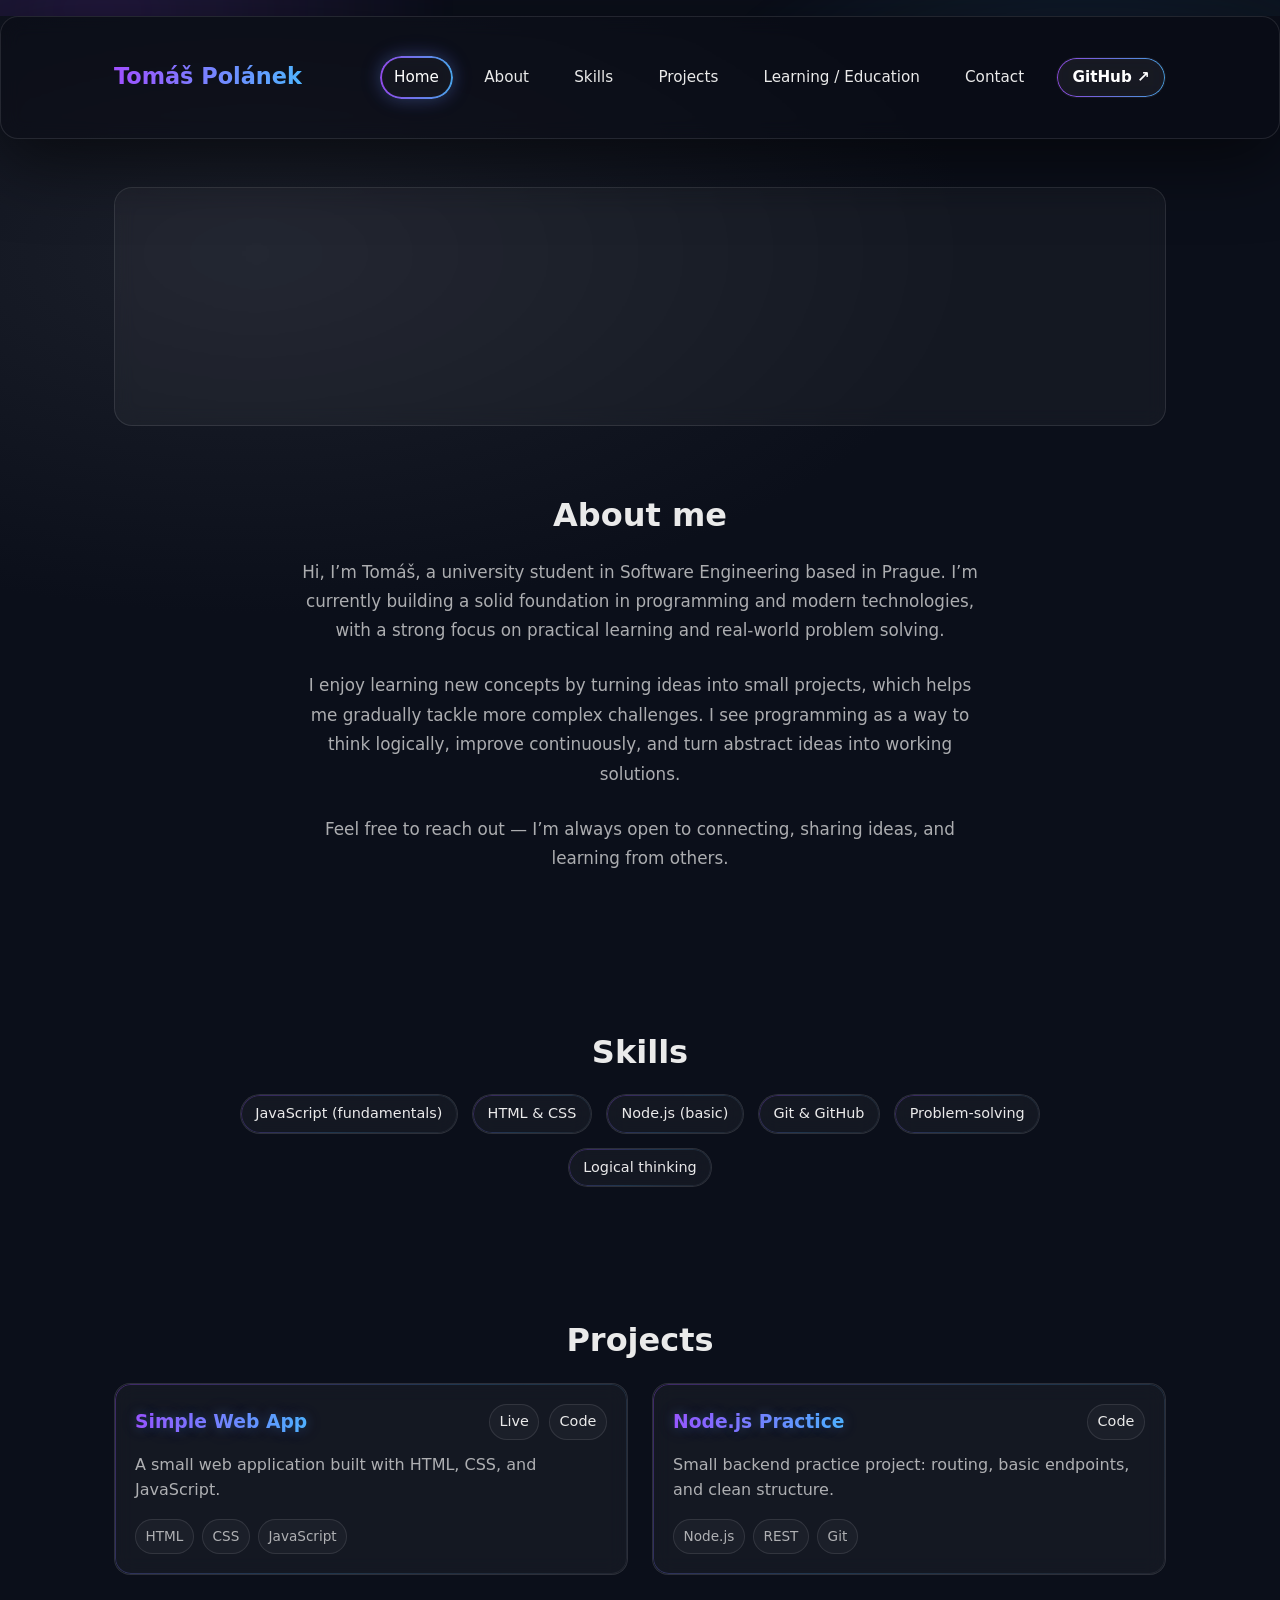
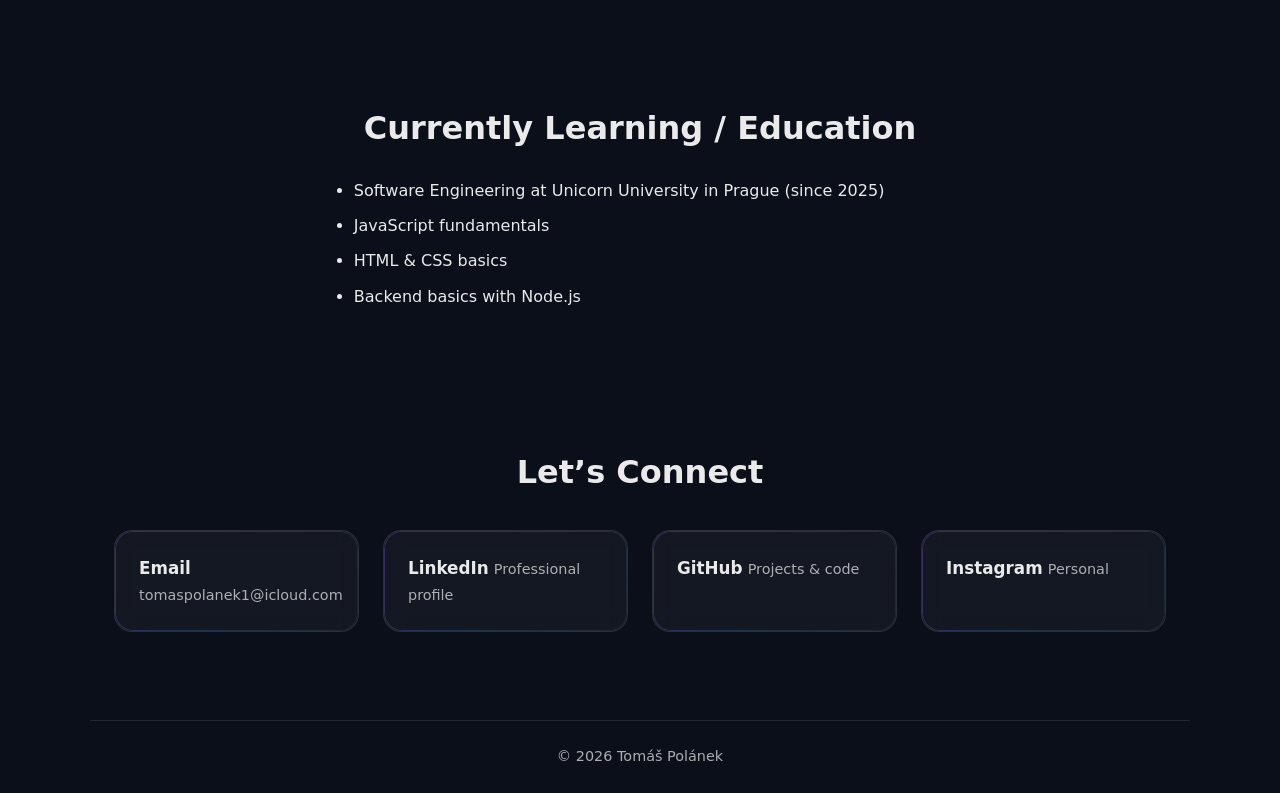
==== commit ab9200aa: "Move reorganized site from MyWebsite/ subfolder to root Removes duplicate old files (script.js, styl" ====
--- a/index.html
+++ b/index.html
@@ -7,8 +7,10 @@
     <link rel="manifest" href="./site.webmanifest">
     <meta name="theme-color" content="#0b0f1a">
     <meta name="viewport" content="width=device-width, initial-scale=1.0">
+    <meta http-equiv="Content-Security-Policy" content="default-src 'self'; img-src 'self' data:; object-src 'none'; base-uri 'self'; form-action 'none'; upgrade-insecure-requests;">
+    <meta name="referrer" content="strict-origin-when-cross-origin">
     <title>Tomáš Polánek | CV</title>
-    <link rel="stylesheet" href="style.css">
+    <link rel="stylesheet" href="css/style.css">
   
 </head>
 
@@ -32,7 +34,7 @@
           <li>
           <a href="https://github.com/Tomas-Polanek"
             target="_blank"
-            rel="noopener"
+            rel="noopener noreferrer"
             class="github-btn">
             GitHub ↗
           </a>
@@ -74,7 +76,7 @@
       <h2>Skills</h2>
        <ul>
          <li>JavaScript (fundamentals)</li>
-         <li>HTML & CSS</li>
+         <li>HTML &amp; CSS</li>
          <li>Node.js (basic)</li>
          <li>Git & GitHub</li>
          <li>Problem-solving</li>
@@ -90,8 +92,8 @@
           <div class="project-head">
             <h3>Simple Web App</h3>
             <div class="project-links">
-              <a href="#" target="_blank" rel="noopener">Live</a>
-              <a href="#" target="_blank" rel="noopener">Code</a>
+              <a href="#" target="_blank" rel="noopener noreferrer">Live</a>
+              <a href="#" target="_blank" rel="noopener noreferrer">Code</a>
             </div>
           </div>
 
@@ -108,7 +110,7 @@
           <div class="project-head">
             <h3>Node.js Practice</h3>
             <div class="project-links">
-              <a href="#" target="_blank" rel="noopener">Code</a>
+              <a href="#" target="_blank" rel="noopener noreferrer">Code</a>
             </div>
           </div>
 
@@ -145,17 +147,17 @@
       <span class="contact-sub">tomaspolanek1@icloud.com</span>
     </a>
 
-    <a class="contact-card" href="https://www.linkedin.com/in/tom%C3%A1%C5%A1-pol%C3%A1nek-48a587348/" target="_blank" rel="noopener">
+    <a class="contact-card" href="https://www.linkedin.com/in/tom%C3%A1%C5%A1-pol%C3%A1nek-48a587348/?locale=en_US" target="_blank" rel="noopener noreferrer">
       <span class="contact-title">LinkedIn</span>
       <span class="contact-sub">Professional profile</span>
     </a>
 
-    <a class="contact-card" href="https://github.com/Tomas-Polanek/" target="_blank" rel="noopener">
+    <a class="contact-card" href="https://github.com/Tomas-Polanek/" target="_blank" rel="noopener noreferrer">
       <span class="contact-title">GitHub</span>
       <span class="contact-sub">Projects & code</span>
     </a>
 
-    <a class="contact-card" href="https://www.instagram.com/tomas_polanek/" target="_blank" rel="noopener">
+    <a class="contact-card" href="https://www.instagram.com/tomas_polanek/" target="_blank" rel="noopener noreferrer">
       <span class="contact-title">Instagram</span>
       <span class="contact-sub">Personal</span>
     </a>
@@ -167,6 +169,6 @@
     <p>© 2026 Tomáš Polánek</p>
   </footer>
   
-<script src="script.js"></script>
+<script src="js/script.js"></script>
 </body>
 </html>
--- a/css/style.css
+++ b/css/style.css
@@ -0,0 +1,750 @@
+/* =========================
+   RESET & BASE
+========================= */
+* {
+  margin: 0;
+  padding: 0;
+  box-sizing: border-box;
+}
+
+/* zabrání bílé při overscrollu */
+html, body {
+  width: 100%;
+  min-height: 100%;
+  background-color: #0b0f1a;
+}
+
+/* smooth scroll */
+html {
+  scroll-behavior: smooth;
+}
+/* =========================
+   If no animations preferred
+========================= */
+@media (prefers-reduced-motion: reduce){
+  *{ animation: none !important; transition: none !important; }
+}
+/* =========================
+   THEME
+========================= */
+:root{
+  --text: #eaeaea;
+  --muted: rgba(234,234,234,0.72);
+  --card: rgba(255,255,255,0.04);
+  --border: rgba(255,255,255,0.10);
+  --shadow: 0 22px 70px rgba(0,0,0,0.55);
+  --accent: linear-gradient(90deg, #a050ff, #50b4ff);
+  --accent-a: rgba(160,80,255,0.55);
+  --accent-b: rgba(80,180,255,0.35);
+}
+
+body {
+  font-family: system-ui, -apple-system, BlinkMacSystemFont, "Segoe UI", sans-serif;
+  line-height: 1.6;
+  color: var(--text);
+
+  min-height: 100vh;
+  overflow-x: hidden;
+
+  background: radial-gradient(
+    1200px 600px at 20% 10%,
+    #1b1f2a 0%,
+    #0b0f1a 60%
+  );
+
+  position: relative; /* pro pseudo-elementy */
+}
+
+/* =========================
+   STARFIELD / GALAXY BACKGROUND
+========================= */
+body::before{
+  content:"";
+  position: fixed;
+  inset: 0;
+  pointer-events: none;
+  z-index: -2;
+
+  background:
+    radial-gradient(1px 1px at 10% 20%, rgba(255,255,255,0.9) 99%, transparent 100%),
+    radial-gradient(1px 1px at 30% 80%, rgba(255,255,255,0.7) 99%, transparent 100%),
+    radial-gradient(1px 1px at 70% 30%, rgba(255,255,255,0.8) 99%, transparent 100%),
+    radial-gradient(1px 1px at 90% 60%, rgba(255,255,255,0.6) 99%, transparent 100%),
+    radial-gradient(2px 2px at 40% 40%, rgba(255,255,255,0.55) 99%, transparent 100%),
+    radial-gradient(2px 2px at 80% 10%, rgba(255,255,255,0.45) 99%, transparent 100%);
+
+  background-size:
+    700px 700px,
+    900px 900px,
+    800px 800px,
+    1100px 1100px,
+    1200px 1200px,
+    1400px 1400px;
+
+  opacity: 0.45;
+}
+
+body::after{
+  content:"";
+  position: fixed;
+  inset: -20%;
+  pointer-events: none;
+  z-index: -1;
+
+  background:
+    radial-gradient(600px 320px at 20% 15%, rgba(160,80,255,0.18), transparent 60%),
+    radial-gradient(700px 380px at 75% 25%, rgba(80,180,255,0.16), transparent 60%),
+    radial-gradient(900px 520px at 55% 80%, rgba(255,255,255,0.05), transparent 65%);
+
+  filter: blur(18px);
+  opacity: 0.9;
+}
+
+/* =========================
+   CONTAINER
+========================= */
+.container{
+  max-width: 1100px;
+  margin: 0 auto;
+  padding: 1.5rem;
+}
+
+/* =========================
+   LAYOUT
+========================= */
+main { padding-top: 3rem; }
+
+/* =========================
+   HEADER & NAV (DESKTOP DEFAULT)
+========================= */
+header{
+  position: sticky;
+  top: 0;
+  z-index: 10;
+
+  background: rgba(10,12,20,0.55);
+  border: 1px solid var(--border);
+  border-radius: 18px;
+  backdrop-filter: blur(10px);
+  box-shadow: var(--shadow);
+
+  padding: 1rem 1.25rem;
+  margin-top: 1rem;
+
+
+  transition:
+    padding .22s ease,
+    background .22s ease,
+    border-color .22s ease,
+    box-shadow .22s ease,
+    transform .22s ease;
+}
+
+.header-inner{
+  display: flex;
+  justify-content: space-between;
+  align-items: center;
+  gap: 1rem;
+}
+
+header h1{
+  font-size: 1.4rem;
+  font-weight: 600;
+  background: var(--accent);
+  -webkit-background-clip: text;
+  background-clip: text;
+  color: transparent;
+}
+
+header.is-scrolled{
+  background: rgba(10,12,20,0.72);
+  border-color: rgba(255,255,255,0.14);
+  box-shadow: 0 18px 60px rgba(0,0,0,0.55);
+  transform: translateY(-2px);
+  padding : 0.65rem 1.1rem;
+}
+
+header.is-scrolled .header-inner{
+  transform: translateY(-1px);
+  transition: transform .22s ease;
+}
+
+/* desktop: burger skrytý, menu viditelné */
+.nav-toggle{ display: none; }
+.nav{ display: block; }
+
+nav ul{
+  list-style: none;
+  display: flex;
+  flex-direction: row;
+  align-items: center;
+  gap: 1.2rem;
+}
+
+nav a,
+nav a:visited{
+  color: var(--text);
+  text-decoration: none;
+  font-size: 0.95rem;
+  font-weight: 500;
+  padding: 0.45rem 0.75rem;
+  border-radius: 999px;
+
+  position: relative;
+  display: inline-flex;
+  align-items: center;
+
+  background: transparent;
+  border: 1px solid transparent;
+
+  transition: background 0.2s ease, box-shadow 0.2s ease, transform 0.2s ease, opacity 0.2s ease;
+}
+
+/* =========================
+   NAV LINKS (HOVER = OUTLINE ONLY)
+========================= */
+nav a:not(.github-btn):hover{
+  background: transparent;
+  box-shadow:
+    0 0 0 1px rgba(255,255,255,0.12),
+    0 0 18px rgba(80,180,255,0.18),
+    0 0 24px rgba(160,80,255,0.12);
+  transform: translateY(-1px);
+}
+
+nav a:not(.github-btn):hover::before{
+  content:"";
+  position:absolute;
+  inset:-2px;
+  border-radius:999px;
+  padding:2px;
+  background: var(--accent);
+
+  -webkit-mask: linear-gradient(#000 0 0) content-box, linear-gradient(#000 0 0);
+  -webkit-mask-composite: xor;
+          mask: linear-gradient(#000 0 0) content-box, linear-gradient(#000 0 0);
+          mask-composite: exclude;
+
+  pointer-events:none;
+  opacity: .85;
+}
+
+/* =========================
+   NAV LINKS (ACTIVE)
+========================= */
+nav a.active:not(.github-btn){
+  background: rgba(255,255,255,0.04);
+  backdrop-filter: blur(8px);
+  -webkit-backdrop-filter: blur(8px);
+  color: #fff;
+  box-shadow:
+    0 0 18px rgba(80,180,255,0.25),
+    0 0 24px rgba(160,80,255,0.15);
+}
+
+nav a.active:not(.github-btn)::before{
+  content:"";
+  position:absolute;
+  inset:-2px;
+  border-radius:999px;
+  padding:2px;
+  background: var(--accent);
+
+  -webkit-mask: linear-gradient(#000 0 0) content-box, linear-gradient(#000 0 0);
+  -webkit-mask-composite: xor;
+          mask: linear-gradient(#000 0 0) content-box, linear-gradient(#000 0 0);
+          mask-composite: exclude;
+
+  pointer-events:none;
+  opacity: .9;
+}
+
+/* =========================
+   GITHUB BUTTON (GLASS + GRADIENT BORDER)
+========================= */
+nav a.github-btn,
+nav a.github-btn:visited{
+  position: relative;
+  isolation: isolate;
+
+  color: #fff;
+  font-weight: 600;
+  text-decoration: none;
+
+  padding: 0.45rem 0.95rem;
+  border-radius: 999px;
+
+  background: rgba(255,255,255,0.06);
+  backdrop-filter: blur(10px);
+  -webkit-backdrop-filter: blur(10px);
+
+  border: 1px solid transparent;
+}
+
+nav a.github-btn::before{
+  content: "";
+  position: absolute;
+  inset: 0;
+  padding: 1px;
+  border-radius: inherit;
+
+  background: var(--accent);
+
+  -webkit-mask:
+    linear-gradient(#000 0 0) content-box,
+    linear-gradient(#000 0 0);
+  -webkit-mask-composite: xor;
+
+  mask:
+    linear-gradient(#000 0 0) content-box,
+    linear-gradient(#000 0 0);
+  mask-composite: exclude;
+
+  pointer-events: none;
+  opacity: 0.85;
+}
+
+nav a.github-btn:hover{
+  background: rgba(255,255,255,0.10);
+  box-shadow: 0 0 18px rgba(80,180,255,0.35);
+  transform: translateY(-1px);
+}
+
+nav a.github-btn:hover::before{
+  opacity: 1;
+}
+
+nav a:focus{
+  outline: 2px solid rgba(255,255,255,0.6);
+  outline-offset: 4px;
+}
+
+/* =========================
+   MOBILE (HAMBURGER)
+========================= */
+@media (max-width: 768px){
+
+  .header-inner{
+    flex-wrap: wrap;
+  }
+
+  /* mobil: burger viditelný */
+  .nav-toggle{
+    display: inline-flex;
+    align-items: center;
+    justify-content: center;
+    width: 42px;
+    height: 42px;
+    border-radius: 12px;
+    border: 1px solid var(--border);
+    background: rgba(255,255,255,0.03);
+    color: var(--text);
+    cursor: pointer;
+    margin-left: auto;
+  }
+
+  /* mobil: menu defaultně skryté */
+  .nav{
+    display: none;
+    width: 100%;
+    margin-top: 0.75rem;
+  }
+
+  header.nav-open .nav{
+    display: block;
+  }
+
+  /* mobil: odkazy pod sebou */
+  nav ul{
+    flex-direction: column;
+    align-items: flex-start;
+    gap: 0.75rem;
+    width: 100%;
+  }
+}
+/* =========================
+   SECTIONS
+========================= */
+section{
+  scroll-margin-top: 110px;
+  padding: 4rem 0;
+  background: transparent;
+}
+
+section h2{
+  font-size: 2rem;
+  font-weight: 700;
+  text-align: center;
+  margin-bottom: 1rem;
+}
+
+/* =========================
+   HERO
+========================= */
+#hero{
+  padding: 3rem 2rem;
+  margin-top: 1.5rem;
+
+  background: var(--card);
+  border: 1px solid var(--border);
+  border-radius: 18px;
+  backdrop-filter: blur(10px);
+
+  text-align: center;
+}
+
+#hero h2{
+  font-size: 2.6rem;
+  font-weight: 700;
+  letter-spacing: -0.02em;
+  margin-bottom: 0.75rem;
+
+  background: var(--accent);
+  -webkit-background-clip: text;
+  background-clip: text;
+  color: transparent;
+
+  text-shadow:
+    0 0 14px rgba(80,180,255,0.35),
+    0 0 32px rgba(160,80,255,0.18);
+}
+
+#hero p{
+  max-width: 60ch;
+  margin: 0.75rem auto 0;
+  color: var(--muted);
+}
+/* HERO – animated text */
+#hero h2,
+#hero p{
+  opacity: 0;
+  transform: translateY(14px);
+  filter: blur(6px);
+  transition:
+    opacity .65s ease,
+    transform .65s ease,
+    filter .65s ease;
+}
+
+#hero p{
+  transition-delay: .10s;
+}
+
+/* když je hero vidět */
+#hero.is-visible h2,
+#hero.is-visible p{
+  opacity: 1;
+  transform: translateY(0);
+  filter: blur(0);
+}
+#hero h2{
+  background-size: 200% 200%;
+}
+
+/* =========================
+   ABOUT
+========================= */
+#about{ text-align: center; }
+
+#about p{
+  max-width: 65ch;
+  margin: 0 auto 1.6rem auto;
+  font-size: 1.05rem;
+  line-height: 1.75;
+  color: var(--muted);
+}
+
+/* =========================
+   SKILLS
+========================= */
+#skills{ text-align: center; }
+
+#skills ul{
+  list-style: none;
+  display: flex;
+  flex-wrap: wrap;
+  justify-content: center;
+  gap: 0.9rem;
+  max-width: 900px;
+  margin: 0 auto;
+  padding: 0;
+}
+
+#skills li{
+  position: relative;
+  overflow: hidden;
+
+  border-radius: 999px;
+  padding: 0.45rem 0.9rem;
+
+  background: var(--card);
+  border: 1px solid var(--border);
+  backdrop-filter: blur(10px);
+
+  color: var(--text);
+  font-size: 0.9rem;
+
+  transition: transform 0.15s ease;
+}
+
+#skills li::before{
+  content: "";
+  position: absolute;
+  inset: 0;
+  padding: 1px;
+  border-radius: 999px;
+
+  background: linear-gradient(135deg, var(--accent-a), var(--accent-b), rgba(255,255,255,0.10));
+
+  -webkit-mask: linear-gradient(#000 0 0) content-box, linear-gradient(#000 0 0);
+  mask: linear-gradient(#000 0 0) content-box, linear-gradient(#000 0 0);
+
+  -webkit-mask-composite: xor;
+  mask-composite: exclude;
+
+  opacity: 0.55;
+  pointer-events: none;
+}
+
+#skills li:hover{ transform: translateY(-1px); }
+
+/* =========================
+   PROJECTS
+========================= */
+#projects .projects-grid{
+  display: grid;
+  grid-template-columns: repeat(auto-fit, minmax(260px, 1fr));
+  gap: 1.5rem;
+}
+
+.project-card{
+  position: relative;
+  overflow: hidden;
+
+  border: 1px solid var(--border);
+  padding: 1.25rem;
+  border-radius: 16px;
+  background: var(--card);
+  backdrop-filter: blur(10px);
+
+  transition: transform .18s ease, box-shadow .18s ease, background .18s ease;
+}
+
+.project-card::before{
+  content: "";
+  position: absolute;
+  inset: 0;
+  padding: 1px;
+  border-radius: 16px;
+
+  background: linear-gradient(135deg, var(--accent-a), var(--accent-b), rgba(255,255,255,0.10));
+
+  -webkit-mask: linear-gradient(#000 0 0) content-box, linear-gradient(#000 0 0);
+  mask: linear-gradient(#000 0 0) content-box, linear-gradient(#000 0 0);
+
+  -webkit-mask-composite: xor;
+  mask-composite: exclude;
+
+  opacity: 0.6;
+  pointer-events: none;
+}
+
+.project-card:hover::before{ opacity: 0.8; }
+
+.project-card:hover{
+  transform: translateY(-4px);
+  box-shadow: var(--shadow);
+}
+
+.project-card:hover h3{
+  transform: translateY(-1px);
+  filter: brightness(1.08);
+}
+
+.project-card p{
+  transition: opacity .18s ease;
+}
+
+.project-card:hover p{
+  opacity: .95;
+}
+
+.project-tags li{
+  transition: transform .18s ease, background .18s ease, border-color .18s ease;
+}
+
+.project-card:hover .project-tags li{
+  transform: translateY(-1px);
+  background: rgba(255,255,255,0.05);
+  border-color: rgba(255,255,255,0.16);
+}
+
+.project-head{
+  display: flex;
+  align-items: center;
+  justify-content: space-between;
+  gap: 1rem;
+  margin-bottom: 0.75rem;
+}
+
+.project-card h3{
+  font-weight: 700;
+  margin: 0;
+
+  background: var(--accent);
+  -webkit-background-clip: text;
+  background-clip: text;
+  color: transparent;
+
+  text-shadow:
+    0 0 12px rgba(80,180,255,0.28),
+    0 0 26px rgba(160,80,255,0.14);
+  transition: transform .18s ease, filter .18s ease;
+}
+
+.project-card p{
+  color: var(--muted);
+  margin-top: 0.25rem;
+}
+
+.project-links{
+  display: flex;
+  gap: 0.6rem;
+}
+
+.project-links a,
+.project-links a:visited{
+  text-decoration: none;
+  color: var(--text);
+  font-size: 0.9rem;
+  padding: 0.35rem 0.6rem;
+  border-radius: 999px;
+  border: 1px solid var(--border);
+  background: rgba(255,255,255,0.03);
+}
+
+.project-links a:hover{ background: rgba(255,255,255,0.08); }
+
+.project-tags{
+  list-style: none;
+  display: flex;
+  flex-wrap: wrap;
+  gap: 0.5rem;
+  margin-top: 1rem;
+  padding: 0;
+}
+
+.project-tags li{
+  border: 1px solid var(--border);
+  padding: 0.35rem 0.6rem;
+  border-radius: 999px;
+  background: rgba(255,255,255,0.03);
+  color: var(--muted);
+  font-size: 0.85rem;
+}
+
+/* =========================
+   CONTACT
+========================= */
+#contact h2{
+  font-size: 2rem;
+  margin-bottom: 2rem;
+}
+
+.contact-grid{
+  display: grid;
+  grid-template-columns: repeat(auto-fit, minmax(240px, 1fr));
+  gap: 1.5rem;
+}
+
+.contact-card{
+  position: relative;
+  overflow: hidden;
+  padding: 1.5rem;
+  border-radius: 18px;
+
+  text-decoration: none;
+  color: var(--text);
+
+  background: var(--card);
+  border: 1px solid var(--border);
+  backdrop-filter: blur(10px);
+
+  transition: transform .18s ease, box-shadow .18s ease, background .18s ease;
+}
+
+.contact-card::before{
+  content: "";
+  position: absolute;
+  inset: 0;
+  padding: 1px;
+  border-radius: 18px;
+
+  background: linear-gradient(135deg, var(--accent-a), var(--accent-b), rgba(255,255,255,0.10));
+
+  -webkit-mask: linear-gradient(#000 0 0) content-box, linear-gradient(#000 0 0);
+  mask: linear-gradient(#000 0 0) content-box, linear-gradient(#000 0 0);
+
+  -webkit-mask-composite: xor;
+  mask-composite: exclude;
+
+  opacity: 0.6;
+  pointer-events: none;
+}
+
+.contact-card:hover::before{ opacity: 0.8; }
+
+.contact-title{
+  font-size: 1.05rem;
+  font-weight: 600;
+  transition: transform .18s ease, opacity .18s ease;
+}
+
+.contact-sub{
+  font-size: 0.9rem;
+  color: var(--muted);
+  transition: transform .18s ease, opacity .18s ease;
+}
+
+.contact-card:hover{
+  transform: translateY(-5px);
+  background: rgba(255,255,255,0.07);
+  box-shadow: var(--shadow);
+}
+
+.contact-card:hover .contact-title{
+  transform: translateY(-1px);
+}
+
+.contact-card:hover .contact-sub{
+  opacity: .95;
+}
+
+/* =========================
+   LEARNING / EDUCATION
+========================= */
+#learning-education h2{ text-align: center; }
+
+#learning-education ul{
+  max-width: 60ch;
+  margin: 1.5rem auto 0;
+  padding-left: 1.2rem;
+  text-align: left;
+}
+
+#learning-education li{
+  margin: 0.6rem 0;
+  color: var(--text);
+}
+
+/* =========================
+   FOOTER
+========================= */
+footer{
+  border-top: 1px solid rgba(255,255,255,0.10);
+  margin-top: 4rem;
+  padding: 2rem 0;
+  font-size: 0.9rem;
+  color: var(--muted);
+  text-align: center;
+}
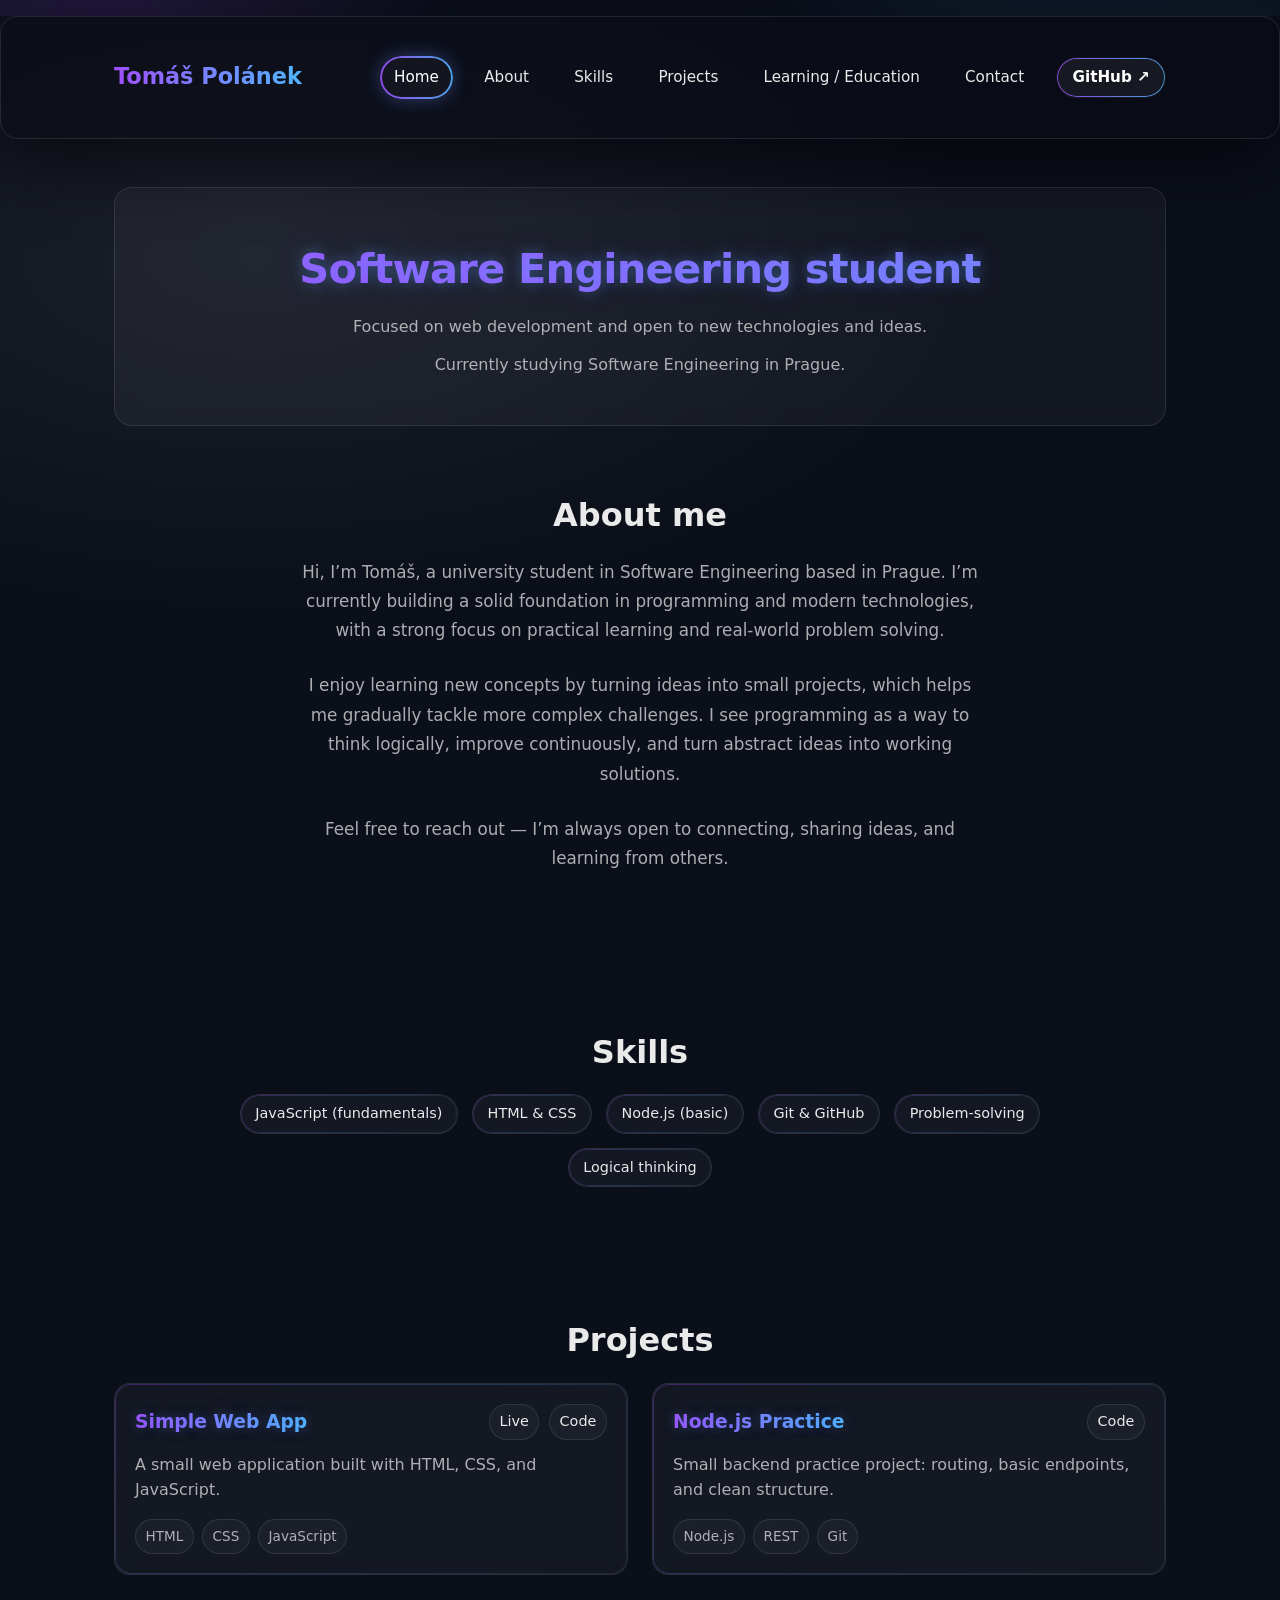
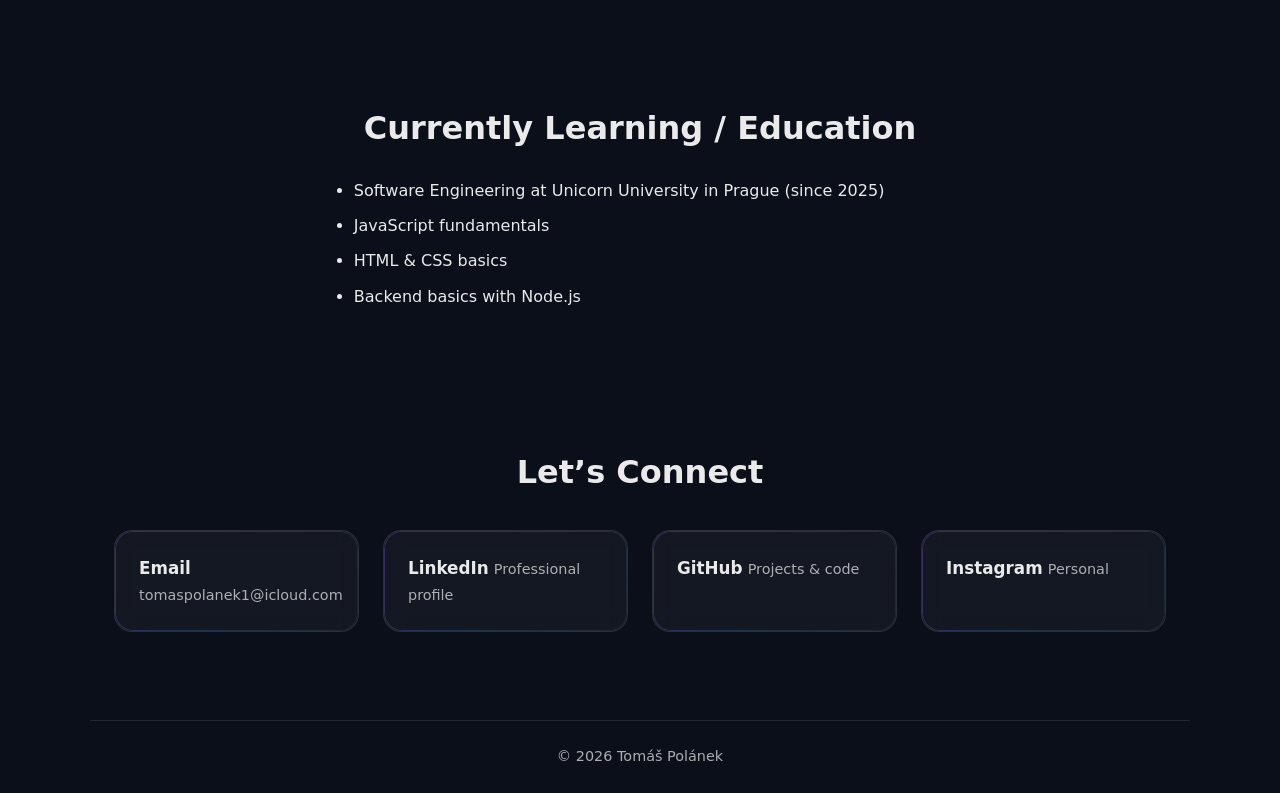
==== commit d0c2a981: "Fix bare & in Git & GitHub skill tag Co-Authored-By: Claude Sonnet 4.6 <noreply@anthropic.com>" ====
--- a/index.html
+++ b/index.html
@@ -78,7 +78,7 @@
          <li>JavaScript (fundamentals)</li>
          <li>HTML &amp; CSS</li>
          <li>Node.js (basic)</li>
-         <li>Git & GitHub</li>
+         <li>Git &amp; GitHub</li>
          <li>Problem-solving</li>
          <li>Logical thinking</li>
          </ul>
